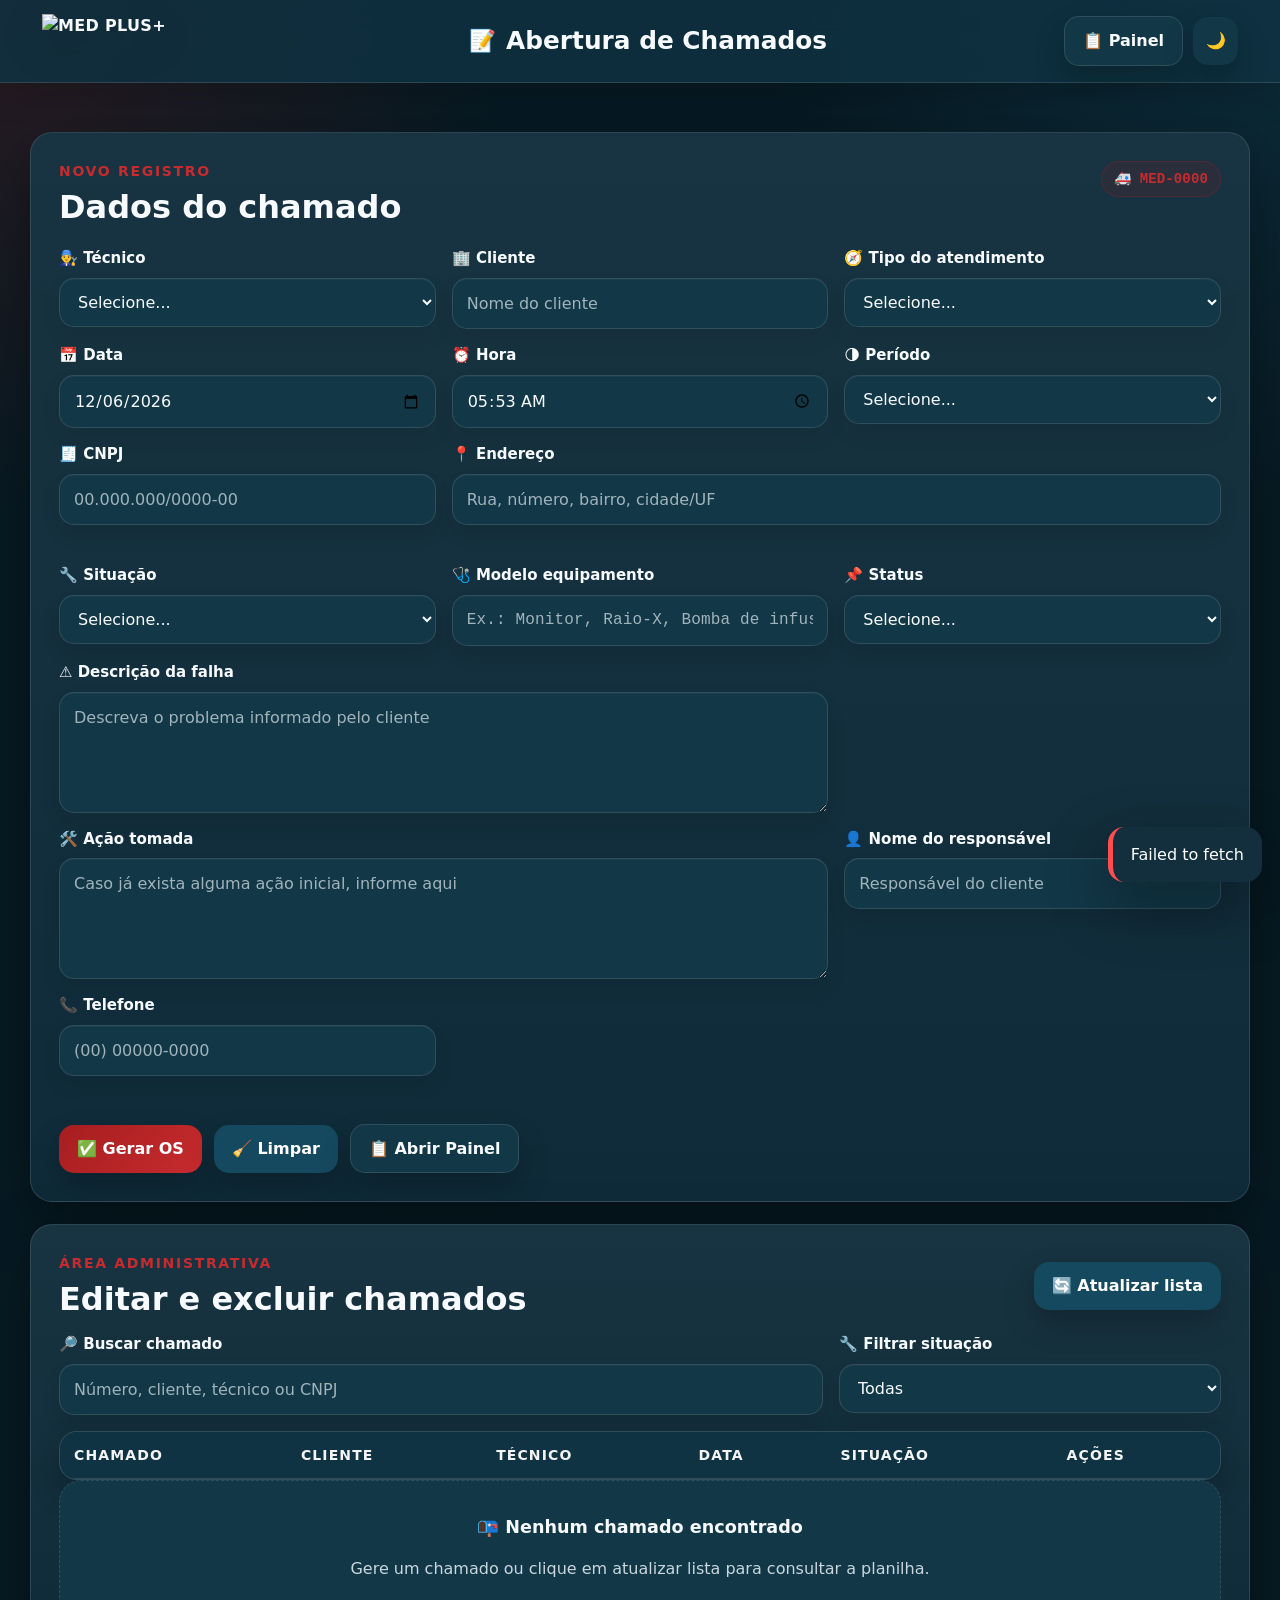
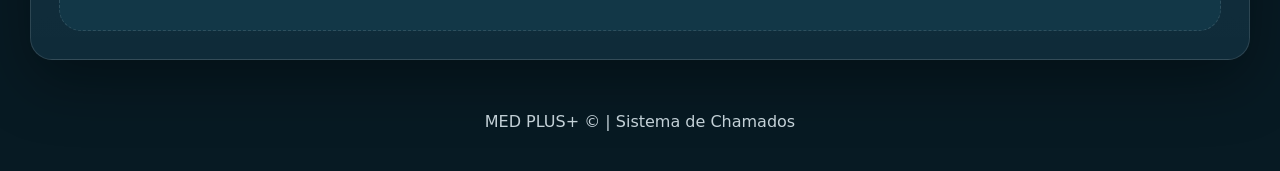
==== index.html @ 13bdeaee "Add files via upload" ====
<!DOCTYPE html>
<html lang="pt-BR">
<head>
  <meta charset="UTF-8" />
  <meta name="viewport" content="width=device-width, initial-scale=1.0" />
  <title>MED PLUS+ | Abertura de Chamados</title>
  <link rel="shortcut icon" href="https://blogger.googleusercontent.com/img/b/R29vZ2xl/AVvXsEjEnOYKhxs5CbcqMeT-HttvPM5xzM1Gk_jV-ca9KFkPjk3x4O4TxDfj8fb7TMnOSiqRZgmbYDyKocyrcpR10Oij6Fhs1WZjzoe_5eAXpLEUS4jT5cEJkkdppXi6frqBWKbQjg06WeVpSRdLx1M2m91LhE-siLnAp0raZ5mOh1l3hMmehkoLSzsHRmPF_fwx/w400-h400/favicon-chamados.png">
  <link rel="apple-touch-icon" sizes="180x180" href="https://blogger.googleusercontent.com/img/a/AVvXsEhIT6vHtQBms5KQAUIFegwTMweZ7ldZwunqMNtuLjsyJHSIBG84BCKdmX5uCtTN_lRr8_RYeOJd6ULiCAevaAGUM20D2XXZMomDmCLtw9nS49uywVQAxeVL_zjM52g_fIIfKxKH4EGlVG0YJMAjIrGGNhIRXCR13iZgLNPu1BPaDFV1xjCp0ho0169TXNL6=s1600">
  <link rel="stylesheet" href="style.css" />
</head>
<body class="app-body page-abertura">
  <header class="topbar">
    <a class="brand brand-logo-link" href="index.html" aria-label="MED PLUS+ - Abertura de Chamados">
      <img class="brand-logo-img" src="https://blogger.googleusercontent.com/img/b/R29vZ2xl/AVvXsEgywsdWKH6rlDURrDoENalBtkXnhxike5bP4lesilVl-vBhsPrYmIIDLESb8VpR1e6AcRyxgXcyW8snNH4tSyIaJmTizACfOeqQYUjoaXhPE0MmMlHigietjYjKFLpEx5lccR3l10Q5RBwQMNBG8ENz6rAsMubobIyLRZa5DOLpWFtkMEH0Bx8_2LPVZFmb/s16000/logotipo-med-plus2025-1.png" alt="MED PLUS+" loading="eager" />
    </a>

    <div class="topbar-title">
      <span class="title-icon">📝</span>
      <h1>Abertura de Chamados</h1>
    </div>

    <div class="topbar-actions">
      <a class="btn btn-ghost hide-mobile" href="painel.html">📋 Painel</a>
      <button id="themeToggle" class="theme-toggle" type="button" aria-label="Alternar tema">🌙</button>
    </div>
  </header><br>

  <main class="page-shell">

    <!-- 
    <section class="hero-card animate-in">
      <div>
        <p class="eyebrow">Sistema de Chamados • Agenda • Checklists</p>
        <h2>Gere chamados técnicos e envie direto para o painel.</h2>
        <p class="hero-text">Preencha os dados do atendimento e acompanhe a execução pelo painel dos técnicos de campo.</p>
      </div>
      <div class="hero-status">
        <span class="pulse-dot"></span>
        <strong>Back End | On-line</strong>
        <small>Google Sheets + Apps Script</small>
      </div>
    </section>
    -->

    <section class="form-card animate-in delay-1">
      <div class="section-heading">
        <div>
          <p class="eyebrow">Novo registro</p>
          <h2>Dados do chamado</h2>
        </div>
        <span id="chamadoBadge" class="badge">🚑 MED-0000</span>
      </div>

      <form id="formAbertura" class="grid-form" autocomplete="off">
        <input id="numeroChamadoAdmin" name="numeroChamado" type="hidden" />
        <div class="field">
          <label for="tecnico">👨‍🔧 Técnico</label>
          <select id="tecnico" name="tecnico" required>
            <option value="">Selecione...</option>
            <option>Carlos Ramos - MedPlus</option>
            <option>Danilo Tinoco</option>
            <option>Kadu - MedPlus</option>
            <option>Paulo Corrêa</option>
            <option>Regi Alves - MedPlus</option>
          </select>
        </div>

        <div class="field">
          <label for="cliente">🏢 Cliente</label>
          <input id="cliente" name="cliente" type="text" placeholder="Nome do cliente" required />
        </div>

        <div class="field">
          <label for="tipoAtendimento">🧭 Tipo do atendimento</label>
          <select id="tipoAtendimento" name="tipoAtendimento" required>
            <option value="">Selecione...</option>
            <option>Atendimento Chat</option>
            <option>Remoto</option>
            <option>Telefônico</option>
            <option>Visita técnica</option>
          </select>
        </div>

        <div class="field">
          <label for="data">📅 Data</label>
          <input id="data" name="data" type="date" required />
        </div>

        <div class="field">
          <label for="hora">⏰ Hora</label>
          <input id="hora" name="hora" type="time" required />
        </div>

        <div class="field">
          <label for="periodo">🌗 Período</label>
          <select id="periodo" name="periodo" required>
            <option value="">Selecione...</option>
            <option>Manhã</option>
            <option>Tarde</option>
            <option>Noite</option>
          </select>
        </div>

        <div class="field">
          <label for="cnpj">🧾 CNPJ</label>
          <input id="cnpj" name="cnpj" type="text" inputmode="numeric" maxlength="18" placeholder="00.000.000/0000-00" required />
          <small class="field-help" id="cnpjHelp"></small>
        </div>

        <div class="field field-wide">
          <label for="endereco">📍 Endereço</label>
          <input id="endereco" name="endereco" type="text" placeholder="Rua, número, bairro, cidade/UF" required />
        </div>

        <div class="field">
          <label for="situacao">🔧 Situação</label>
          <select id="situacao" name="situacao" required>
            <option value="">Selecione...</option>
            <option>Em atendimento 🔧</option>
            <option>Finalizado ✅</option>
          </select>
        </div>

        <div class="field">
          <label for="modeloEquipamento">🩺 Modelo equipamento</label>
          <input id="modeloEquipamento" name="modeloEquipamento" type="text" placeholder="Ex.: Monitor, Raio-X, Bomba de infusão" required />
        </div>

        <div class="field">
          <label for="status">📌 Status</label>
          <select id="status" name="status" required>
            <option value="">Selecione...</option>
            <option>Aluguel</option>
            <option>Avulso</option>
            <option>Cancelada</option>
            <option>Contrato</option>            
            <option>Desinstalação</option>
            <option>Garantia</option>
            <option>Instalação</option>
          </select>
        </div>

        <div class="field field-wide">
          <label for="descricaoFalha">⚠️ Descrição da falha</label>
          <textarea id="descricaoFalha" name="descricaoFalha" rows="4" placeholder="Descreva o problema informado pelo cliente" required></textarea>
        </div>

        <div class="field field-wide">
          <label for="acaoTomada">🛠️ Ação tomada</label>
          <textarea id="acaoTomada" name="acaoTomada" rows="4" placeholder="Caso já exista alguma ação inicial, informe aqui"></textarea>
        </div>

        <div class="field">
          <label for="nomeResponsavel">👤 Nome do responsável</label>
          <input id="nomeResponsavel" name="nomeResponsavel" type="text" placeholder="Responsável do cliente" required />
        </div>

        <div class="field">
          <label for="telefone">📞 Telefone</label>
          <input id="telefone" name="telefone" type="text" inputmode="tel" maxlength="15" placeholder="(00) 00000-0000" required />
          <small class="field-help" id="telefoneHelp"></small>
        </div>

        <div class="form-actions field-full">
          <button id="formSubmitBtn" class="btn btn-primary" type="submit">✅ Gerar OS</button>
          <button class="btn btn-secondary" type="reset">🧹 Limpar</button>
          <button id="cancelEditBtn" class="btn btn-ghost hidden" type="button">↩️ Cancelar edição</button>
          <a class="btn btn-ghost" href="painel.html">📋 Abrir Painel</a>
        </div>
      </form>
    </section>

    <section class="admin-card animate-in delay-2">
      <div class="section-heading compact">
        <div>
          <p class="eyebrow">Área administrativa</p>
          <h2>Editar e excluir chamados</h2>
        </div>
        <button id="adminReloadBtn" class="btn btn-secondary" type="button">🔄 Atualizar lista</button>
      </div>

      <div class="admin-toolbar">
        <div class="field">
          <label for="adminBusca">🔎 Buscar chamado</label>
          <input id="adminBusca" type="text" placeholder="Número, cliente, técnico ou CNPJ" />
        </div>
        <div class="field">
          <label for="adminSituacao">🔧 Filtrar situação</label>
          <select id="adminSituacao">
            <option value="">Todas</option>
            <option>Em atendimento 🔧</option>
            <option>Finalizado ✅</option>
          </select>
        </div>
      </div>
      
      <div class="admin-table-wrap">
        <table class="admin-table">
          <thead>
            <tr>
              <th style="color: #f4f4f4;">Chamado</th>
              <th style="color: #f4f4f4;">Cliente</th>
              <th style="color: #f4f4f4;">Técnico</th>
              <th style="color: #f4f4f4;">Data</th>
              <th style="color: #f4f4f4;">Situação</th>
              <th style="color: #f4f4f4;">Ações</th>
            </tr>
          </thead>
          <tbody id="adminChamadosTbody"></tbody>
        </table>
      </div>

      <div id="adminEmptyState" class="empty-state hidden">
        <strong>📭 Nenhum chamado encontrado</strong>
        <p>Gere um chamado ou clique em atualizar lista para consultar a planilha.</p>
      </div>
    </section>
  </main>

  <div id="toast" class="toast" role="status" aria-live="polite"></div>

  <footer class="footer">MED PLUS+ © | Sistema de Chamados</footer>

  <script src="script.js"></script>
</body>
</html>
---- style.css ----
:root {
  --primary: #0f3343;
  --primary-2: #15495f;
  --danger: #a61e20;
  --danger-2: #c72b2e;
  --muted: #9b969c;
  --paper: #f4f4f4;
  --bg: #071a23;
  --surface: #0f2b39;
  --surface-2: #123747;
  --surface-3: #173f51;
  --text: #f7fbff;
  --text-soft: #c9d7de;
  --line: rgba(255, 255, 255, 0.12);
  --shadow: 0 22px 60px rgba(0, 0, 0, 0.35);
  --shadow-soft: 0 14px 30px rgba(0, 0, 0, 0.22);
  --radius: 22px;
  --radius-sm: 14px;
  --topbar-h: 76px;
  --font-sans: system-ui, -apple-system, BlinkMacSystemFont, "Segoe UI", Roboto, "Helvetica Neue", Arial, "Noto Sans", "Liberation Sans", sans-serif, "Apple Color Emoji", "Segoe UI Emoji", "Segoe UI Symbol";
  --font-title: var(--font-sans);
  --font-body: var(--font-sans);
  --font-mono: ui-monospace, "SF Mono", "Roboto Mono", "Cascadia Mono", "Segoe UI Mono", Menlo, Monaco, Consolas, "Liberation Mono", "Courier New", monospace;
}

body.theme-light {
  --bg: #eef3f6;
  --surface: #ffffff;
  --surface-2: #f7fafc;
  --surface-3: #edf4f7;
  --text: #102936;
  --text-soft: #58717d;
  --line: rgba(15, 51, 67, 0.14);
  --shadow: 0 22px 60px rgba(15, 51, 67, 0.14);
  --shadow-soft: 0 14px 30px rgba(15, 51, 67, 0.10);
}

* {
  box-sizing: border-box;
}

html {
  scroll-behavior: smooth;
  font-size: 16px;
  -webkit-text-size-adjust: 100%;
  text-size-adjust: 100%;
}

body {
  margin: 0;
  min-height: 100vh;
  color: var(--text);
  font-family: var(--font-body);
  font-size: 1rem;
  line-height: 1.55;
  text-rendering: optimizeLegibility;
  -webkit-font-smoothing: antialiased;
  -moz-osx-font-smoothing: grayscale;
  background:
    radial-gradient(circle at top left, rgba(166, 30, 32, 0.22), transparent 32rem),
    radial-gradient(circle at top right, rgba(15, 51, 67, 0.72), transparent 32rem),
    var(--bg);
}

button,
input,
select,
textarea {
  font: inherit;
}

a {
  color: inherit;
  text-decoration: none;
}

.hidden {
  display: none !important;
}

.topbar {
  position: sticky;
  top: 0;
  z-index: 20;
  min-height: var(--topbar-h);
  display: grid;
  grid-template-columns: minmax(190px, auto) 1fr minmax(140px, auto);
  align-items: center;
  gap: 18px;
  padding: 14px clamp(16px, 4vw, 42px);
  background: rgba(15, 51, 67, 0.82);
  border-bottom: 1px solid var(--line);
  backdrop-filter: blur(16px);
  box-shadow: 0 10px 35px rgba(0, 0, 0, 0.18);
}

body.theme-light .topbar {
  background: rgba(255, 255, 255, 0.86);
}

.brand,
.sidebar-brand,
.print-logo {
  display: inline-flex;
  align-items: center;
  gap: 10px;
  font-family: var(--font-title);
  font-weight: 800;
  letter-spacing: 0.02em;
}

.brand-mark {
  width: 38px;
  height: 38px;
  border-radius: 13px;
  display: inline-grid;
  place-items: center;
  color: white;
  background: linear-gradient(135deg, var(--danger), var(--danger-2));
  box-shadow: 0 12px 24px rgba(166, 30, 32, 0.35);
}

.brand-text {
  white-space: nowrap;
}

.brand-logo-link {
  min-width: 190px;
  min-height: 52px;
  gap: 0;
  align-items: center;
}

.brand-logo-img {
  display: block;
  width: auto;
  height: 54px;
  max-width: 210px;
  object-fit: contain;
  filter: drop-shadow(0 12px 22px rgba(0, 0, 0, 0.24));
}

.painel-topbar .brand-logo-link {
  min-width: 170px;
}

.painel-topbar .brand-logo-img {
  height: 50px;
  max-width: 190px;
}

.topbar-title {
  display: flex;
  align-items: center;
  justify-content: center;
  gap: 10px;
  text-align: center;
}

.topbar-title h1 {
  margin: 0;
  font-family: var(--font-title);
  font-size: clamp(1.05rem, 2.4vw, 1.55rem);
  font-weight: 800;
}

.title-icon {
  font-size: 1.35rem;
}

.topbar-actions {
  display: flex;
  justify-content: flex-end;
  align-items: center;
  gap: 10px;
}

.theme-toggle,
.icon-btn {
  width: 45px;
  height: 45px;
  border: 0;
  border-radius: 15px;
  color: var(--text);
  cursor: pointer;
  background: var(--surface-2);
  box-shadow: var(--shadow-soft);
  transition: transform 0.2s ease, background 0.2s ease;
}

.theme-toggle:hover,
.icon-btn:hover,
.btn:hover {
  transform: translateY(-2px);
}

.page-shell,
.painel-shell {
  width: min(1220px, calc(100% - 32px));
  margin: 26px auto 34px;
}

.page-painel .painel-shell {
  width: min(1480px, calc(100% - 48px));
  max-width: 1480px;
  margin: 26px auto 34px;
}

.hero-card,
.form-card,
.admin-card,
.filters-card,
.calls-section,
.metric-card {
  background: linear-gradient(180deg, rgba(255, 255, 255, 0.04), transparent), var(--surface);
  border: 1px solid var(--line);
  border-radius: var(--radius);
  box-shadow: var(--shadow);
}

.hero-card {
  display: flex;
  justify-content: space-between;
  gap: 22px;
  padding: clamp(22px, 4vw, 34px);
  margin-bottom: 22px;
  overflow: hidden;
  position: relative;
}

.hero-card::after {
  content: "";
  position: absolute;
  inset: auto -30px -60px auto;
  width: 240px;
  height: 240px;
  background: radial-gradient(circle, rgba(166, 30, 32, 0.22), transparent 68%);
  pointer-events: none;
}

.eyebrow {
  margin: 0 0 8px;
  color: var(--danger-2);
  text-transform: uppercase;
  font-family: var(--font-title);
  font-size: 0.75rem;
  font-weight: 800;
  letter-spacing: 0.12em;
}

.hero-card h2,
.section-heading h2 {
  margin: 0;
  font-family: var(--font-title);
  font-size: clamp(1.25rem, 3vw, 2rem);
  line-height: 1.15;
}

.hero-text {
  max-width: 760px;
  color: var(--text-soft);
  font-size: 1rem;
  line-height: 1.65;
}

.hero-status {
  align-self: center;
  min-width: 188px;
  padding: 18px;
  border-radius: var(--radius-sm);
  background: var(--surface-2);
  border: 1px solid var(--line);
  box-shadow: var(--shadow-soft);
}

.hero-status strong,
.hero-status small {
  display: block;
}

.hero-status small {
  color: var(--text-soft);
  margin-top: 4px;
}

.pulse-dot {
  width: 13px;
  height: 13px;
  display: inline-block;
  border-radius: 50%;
  background: #32d583;
  box-shadow: 0 0 0 0 rgba(50, 213, 131, 0.65);
  animation: pulse 1.8s infinite;
  margin-right: 8px;
}

@keyframes pulse {
  70% { box-shadow: 0 0 0 12px rgba(50, 213, 131, 0); }
  100% { box-shadow: 0 0 0 0 rgba(50, 213, 131, 0); }
}

.form-card,
.admin-card,
.filters-card,
.calls-section {
  padding: clamp(18px, 3vw, 28px);
}

.section-heading {
  display: flex;
  justify-content: space-between;
  align-items: flex-start;
  gap: 16px;
  margin-bottom: 22px;
}

.section-heading.compact {
  align-items: center;
  margin-bottom: 16px;
}

.badge {
  display: inline-flex;
  align-items: center;
  justify-content: center;
  min-height: 34px;
  padding: 7px 12px;
  border-radius: 999px;
  background: rgba(166, 30, 32, 0.14);
  color: var(--danger-2);
  border: 1px solid rgba(166, 30, 32, 0.28);
  font-weight: 800;
  font-family: var(--font-title);
  white-space: nowrap;
}

.grid-form,
.filters-grid,
.os-grid {
  display: grid;
  grid-template-columns: repeat(3, minmax(0, 1fr));
  gap: 16px;
}

.filters-grid {
  grid-template-columns: repeat(4, minmax(0, 1fr));
}

.filters-search-row {
  display: grid;
  grid-template-columns: minmax(0, 1fr) auto;
  align-items: end;
  gap: 12px;
}

.search-field {
  min-width: 0;
}

.filter-toggle-btn {
  min-width: 118px;
  min-height: 47px;
  display: inline-flex;
  align-items: center;
  justify-content: center;
  gap: 9px;
  border: 1px solid var(--line);
  border-radius: 15px;
  padding: 12px 16px;
  color: #fff;
  cursor: pointer;
  font-family: var(--font-title);
  font-weight: 800;
  background: linear-gradient(135deg, var(--primary), var(--primary-2));
  box-shadow: var(--shadow-soft);
  transition: transform 0.2s ease, box-shadow 0.2s ease, background 0.2s ease;
}

.filter-toggle-btn:hover {
  transform: translateY(-2px);
}

.filter-toggle-btn.active {
  background: linear-gradient(135deg, var(--danger), var(--danger-2));
}

.filter-icon {
  width: 20px;
  height: 20px;
  fill: currentColor;
  flex: 0 0 auto;
}

.filters-accordion {
  margin-top: 16px;
  padding-top: 16px;
  border-top: 1px solid var(--line);
}

.filters-accordion[hidden] {
  display: none !important;
}

.filters-accordion.open {
  animation: accordionIn 0.22s ease both;
}

@keyframes accordionIn {
  from {
    opacity: 0;
    transform: translateY(-6px);
  }
  to {
    opacity: 1;
    transform: translateY(0);
  }
}

.filters-grid-advanced {
  grid-template-columns: repeat(3, minmax(0, 1fr));
}

.date-filter-field {
  min-width: 0;
}

.date-filter-toggle {
  width: 100%;
  min-height: 48px;
  display: inline-flex;
  align-items: center;
  justify-content: space-between;
  gap: 10px;
  padding: 13px 14px;
  border: 1px solid var(--line);
  border-radius: 15px;
  color: var(--text);
  background: var(--surface-2);
  box-shadow: inset 0 1px 0 rgba(255, 255, 255, 0.04), 0 10px 20px rgba(0, 0, 0, 0.08);
  cursor: pointer;
  font-family: var(--font-title);
  font-weight: 800;
  text-align: left;
  transition: border 0.2s ease, box-shadow 0.2s ease, transform 0.2s ease, background 0.2s ease;
}

.date-filter-toggle:hover,
.date-filter-toggle.active {
  border-color: rgba(166, 30, 32, 0.68);
  box-shadow: 0 0 0 4px rgba(166, 30, 32, 0.12), 0 10px 24px rgba(0, 0, 0, 0.12);
}

.date-filter-toggle strong {
  font-size: 1rem;
  line-height: 1;
}

.date-filter-toggle.active strong {
  transform: rotate(180deg);
}

.date-filter-panel {
  margin-top: 10px;
  padding: 12px;
  border: 1px solid var(--line);
  border-radius: 16px;
  background: color-mix(in srgb, var(--surface-2), transparent 12%);
  box-shadow: var(--shadow-soft);
}

.date-filter-panel[hidden] {
  display: none !important;
}

.date-filter-panel.open {
  animation: accordionIn 0.22s ease both;
}

.date-quick-btn {
  width: 100%;
  min-height: 48px;
  border: 0;
  border-radius: 14px;
  padding: 12px 14px;
  color: #fff;
  cursor: pointer;
  font-family: var(--font-title);
  font-size: 1rem;
  font-weight: 800;
  background: linear-gradient(135deg, var(--danger), var(--danger-2));
  box-shadow: var(--shadow-soft);
}

.date-period-box {
  margin-top: 12px;
  padding-top: 12px;
  border-top: 1px solid var(--line);
}

.date-period-title {
  margin: 0 0 10px;
  color: var(--text-soft);
  font-family: var(--font-title);
  font-size: 0.875rem;
  font-weight: 800;
}

.date-period-grid {
  display: grid;
  grid-template-columns: repeat(2, minmax(0, 1fr));
  gap: 10px;
}

.date-period-grid .field {
  gap: 6px;
}

.date-period-grid .field label {
  font-size: 0.875rem;
}


.field {
  display: flex;
  flex-direction: column;
  gap: 8px;
}

.field label,
.inline-heading label {
  color: var(--text);
  font-weight: 800;
  font-family: var(--font-title);
  font-size: 0.88rem;
}

.field input,
.field select,
.field textarea {
  width: 100%;
  color: var(--text);
  background: var(--surface-2);
  border: 1px solid var(--line);
  border-radius: 15px;
  outline: none;
  padding: 13px 14px;
  box-shadow: inset 0 1px 0 rgba(255, 255, 255, 0.04), 0 10px 20px rgba(0, 0, 0, 0.08);
  transition: border 0.2s ease, box-shadow 0.2s ease, transform 0.2s ease;
}

.field textarea {
  min-height: 116px;
  resize: vertical;
}

.field input:focus,
.field select:focus,
.field textarea:focus {
  border-color: rgba(166, 30, 32, 0.68);
  box-shadow: 0 0 0 4px rgba(166, 30, 32, 0.12), 0 10px 24px rgba(0, 0, 0, 0.12);
}

.field input::placeholder,
.field textarea::placeholder {
  color: color-mix(in srgb, var(--text-soft), transparent 22%);
}

.field.readonly input,
.field.readonly textarea {
  opacity: 0.92;
  background: color-mix(in srgb, var(--surface-2), var(--muted) 8%);
}

.field-help {
  min-height: 16px;
  color: var(--text-soft);
  font-size: 0.78rem;
}

.field-help.error {
  color: #ff8587;
}

.field-help.ok {
  color: #50d08b;
}

.field-wide {
  grid-column: span 2;
}

.field-full {
  grid-column: 1 / -1;
}

.form-actions,
.filter-actions,
.modal-actions {
  display: flex;
  align-items: center;
  gap: 12px;
  flex-wrap: wrap;
  margin-top: 8px;
}

.filter-actions {
  align-self: end;
  margin-top: 0;
}

.btn {
  display: inline-flex;
  align-items: center;
  justify-content: center;
  min-height: 45px;
  gap: 8px;
  border: 0;
  border-radius: 15px;
  padding: 12px 18px;
  color: var(--text);
  cursor: pointer;
  font-weight: 800;
  font-family: var(--font-title);
  transition: transform 0.2s ease, box-shadow 0.2s ease, opacity 0.2s ease;
  box-shadow: var(--shadow-soft);
}

.btn:disabled {
  cursor: not-allowed;
  opacity: 0.65;
  transform: none;
}

.btn-primary {
  color: #fff;
  background: linear-gradient(135deg, var(--danger), var(--danger-2));
}

.btn-secondary {
  background: var(--primary-2);
  color: #fff;
}

.btn-danger {
  background: linear-gradient(135deg, var(--danger), var(--danger-2));
  color: #fff;
}

.btn-small {
  min-height: 38px;
  padding: 9px 12px;
  border-radius: 12px;
  font-size: 0.82rem;
}

.btn-ghost {
  background: var(--surface-2);
  border: 1px solid var(--line);
}

/* Área administrativa da abertura */
.admin-card {
  margin-top: 22px;
}

.admin-toolbar {
  display: grid;
  grid-template-columns: 2fr 1fr;
  gap: 16px;
  margin-bottom: 16px;
}

.admin-table-wrap {
  width: 100%;
  overflow-x: auto;
  border: 1px solid var(--line);
  border-radius: 18px;
  background: var(--surface-2);
  box-shadow: var(--shadow-soft);
}

.admin-table {
  width: 100%;
  min-width: 860px;
  border-collapse: collapse;
}

.admin-table th,
.admin-table td {
  padding: 13px 14px;
  text-align: left;
  border-bottom: 1px solid var(--line);
  vertical-align: middle;
}

.admin-table th {
  color: var(--text);
  background: color-mix(in srgb, var(--primary), transparent 14%);
  font-family: var(--font-title);
  font-size: 0.78rem;
  letter-spacing: 0.08em;
  text-transform: uppercase;
}

.admin-table tr:last-child td {
  border-bottom: 0;
}

.admin-table td {
  color: var(--text-soft);
}

.admin-table td strong {
  color: var(--text);
}

.admin-actions {
  display: flex;
  flex-wrap: wrap;
  gap: 8px;
}

.footer {
  width: min(1220px, calc(100% - 32px));
  margin: 0 auto 22px;
  padding: 16px;
  color: var(--text-soft);
  text-align: center;
}

.toast {
  position: fixed;
  right: 18px;
  bottom: 18px;
  z-index: 60;
  max-width: 420px;
  transform: translateY(20px);
  opacity: 0;
  pointer-events: none;
  padding: 16px 18px;
  border-radius: 16px;
  color: #fff;
  background: #132f3d;
  border-left: 5px solid var(--danger-2);
  box-shadow: var(--shadow);
  transition: opacity 0.25s ease, transform 0.25s ease;
}

.toast.show {
  opacity: 1;
  transform: translateY(0);
}

.toast.success { border-left-color: #32d583; }
.toast.error { border-left-color: #ff4d4f; }

.animate-in {
  animation: floatIn 0.45s ease both;
}

.delay-1 { animation-delay: 0.08s; }
.delay-2 { animation-delay: 0.16s; }

@keyframes floatIn {
  from { opacity: 0; transform: translateY(12px); }
  to { opacity: 1; transform: translateY(0); }
}

/* Painel */
.sidebar {
  position: fixed;
  inset: 0 auto 0 0;
  z-index: 35;
  width: 300px;
  max-width: calc(100vw - 28px);
  padding: 22px 18px;
  display: flex;
  flex-direction: column;
  background: rgba(15, 51, 67, 0.96);
  border-right: 1px solid var(--line);
  box-shadow: var(--shadow);
  backdrop-filter: blur(18px);
  transform: translateX(-105%);
  opacity: 0;
  visibility: hidden;
  transition: transform 0.25s ease, opacity 0.25s ease, visibility 0.25s ease;
}

.sidebar.open {
  transform: translateX(0);
  opacity: 1;
  visibility: visible;
}

.sidebar-overlay {
  position: fixed;
  inset: 0;
  z-index: 30;
  background: rgba(3, 12, 18, 0.58);
  backdrop-filter: blur(3px);
  opacity: 0;
  visibility: hidden;
  transition: opacity 0.25s ease, visibility 0.25s ease;
}

.sidebar-overlay.show {
  opacity: 1;
  visibility: visible;
}

body.sidebar-menu-open {
  overflow: hidden;
}

body.theme-light .sidebar {
  background: rgba(255, 255, 255, 0.96);
}

.sidebar-brand {
  padding: 8px 8px 18px;
  border-bottom: 1px solid var(--line);
}

.sidebar-nav {
  display: grid;
  gap: 10px;
  margin-top: 18px;
}

.nav-link {
  display: flex;
  align-items: center;
  gap: 10px;
  min-height: 44px;
  padding: 12px 14px;
  border-radius: 15px;
  color: var(--text-soft);
  border: 1px solid transparent;
  transition: background 0.2s ease, color 0.2s ease, transform 0.2s ease;
}

.nav-link:hover,
.nav-link.active {
  color: var(--text);
  background: var(--surface-2);
  border-color: var(--line);
  transform: translateX(2px);
}

.nav-link.disabled {
  opacity: 0.72;
}

.sidebar-footer {
  margin-top: auto;
  display: grid;
  gap: 7px;
  padding: 18px 12px 6px;
  color: var(--text-soft);
  font-size: 0.82rem;
  border-top: 1px solid var(--line);
}

.painel-topbar {
  left: 0;
  grid-template-columns: auto auto 1fr auto;
}

.painel-brand {
  display: inline-flex;
}

.dashboard-row {
  display: grid;
  grid-template-columns: repeat(4, minmax(0, 1fr));
  gap: 16px;
  margin-bottom: 18px;
}

.metric-card {
  padding: 18px;
}

.metric-card span,
.metric-card strong {
  display: block;
}

.metric-card span {
  color: var(--text-soft);
  font-weight: 700;
}

.metric-card strong {
  margin-top: 8px;
  font-family: var(--font-title);
  font-size: 2rem;
}

.filters-card {
  margin-bottom: 18px;
}

.calls-list {
  display: grid;
  grid-template-columns: repeat(2, minmax(0, 1fr));
  gap: 16px;
}

.call-card {
  padding: 18px;
  border-radius: var(--radius-sm);
  background: var(--surface-2);
  border: 1px solid var(--line);
  box-shadow: var(--shadow-soft);
  transition: transform 0.2s ease, border 0.2s ease;
}

.call-card:hover {
  transform: translateY(-2px);
  border-color: rgba(166, 30, 32, 0.35);
}

.call-card-header {
  display: flex;
  justify-content: space-between;
  gap: 12px;
  margin-bottom: 12px;
}

.call-card h3 {
  margin: 0;
  font-family: var(--font-title);
  font-size: 1.1rem;
}

.call-title-separator {
  color: var(--danger-2);
  margin: 0 4px;
}

.call-title-tecnico {
  color: var(--text-soft);
  font-size: 0.95rem;
  font-weight: 800;
}

.call-card .client {
  color: var(--text-soft);
  margin-top: 4px;
}

.call-main {
  min-width: 0;
}

.call-client-row {
  display: flex;
  align-items: center;
  flex-wrap: wrap;
  gap: 8px;
  margin-top: 4px;
}

.call-client-row .client {
  margin-top: 0;
}

.details-toggle {
  min-height: 32px;
  display: inline-flex;
  align-items: center;
  justify-content: center;
  gap: 6px;
  padding: 7px 11px;
  border: 1px solid var(--line);
  border-radius: 999px;
  color: var(--text);
  background: color-mix(in srgb, var(--surface-3), transparent 8%);
  cursor: pointer;
  font-family: var(--font-title);
  font-size: 0.76rem;
  font-weight: 800;
  box-shadow: var(--shadow-soft);
  transition: transform 0.2s ease, background 0.2s ease, border-color 0.2s ease;
}

.details-toggle:hover {
  transform: translateY(-1px);
}

.details-toggle.active {
  color: #fff;
  background: linear-gradient(135deg, var(--danger), var(--danger-2));
  border-color: transparent;
}

.call-contact-grid {
  display: grid;
  grid-template-columns: repeat(2, minmax(0, 1fr));
  gap: 10px;
  margin: 12px 0 0;
}

.call-contact-grid div {
  min-width: 0;
  padding: 10px;
  border-radius: 12px;
  background: color-mix(in srgb, var(--surface-3), transparent 12%);
  border: 1px solid var(--line);
}

.call-contact-grid span {
  display: block;
  color: var(--text-soft);
  font-size: 0.78rem;
}

.call-contact-grid strong {
  display: block;
  margin-top: 2px;
  color: var(--text);
  overflow-wrap: anywhere;
}

.call-contact-grid .call-detail-wide {
  grid-column: 1 / -1;
}

.call-details {
  margin-top: 14px;
  padding-top: 14px;
  border-top: 1px solid var(--line);
}

.call-details[hidden] {
  display: none !important;
}

.call-details.open {
  animation: accordionIn 0.22s ease both;
}

.status-pill {
  display: inline-flex;
  align-items: center;
  min-height: 30px;
  border-radius: 999px;
  padding: 6px 10px;
  color: #fff;
  background: var(--primary-2);
  font-size: 0.78rem;
  font-weight: 800;
  white-space: nowrap;
}

.status-pill.finalizado {
  background: #198754;
}

.call-info {
  display: grid;
  grid-template-columns: repeat(2, minmax(0, 1fr));
  gap: 10px;
  margin: 12px 0;
}

.call-info div {
  min-width: 0;
  padding: 10px;
  border-radius: 12px;
  background: color-mix(in srgb, var(--surface-3), transparent 20%);
  border: 1px solid var(--line);
}

.call-info span {
  display: block;
  color: var(--text-soft);
  font-size: 0.78rem;
}

.call-info strong {
  display: block;
  overflow: hidden;
  text-overflow: ellipsis;
  white-space: nowrap;
  margin-top: 2px;
}

.call-description {
  color: var(--text-soft);
  display: -webkit-box;
  line-clamp: 3;
  -webkit-line-clamp: 3;
  -webkit-box-orient: vertical;
  overflow: hidden;
  line-height: 1.55;
}

.call-actions {
  display: flex;
  gap: 10px;
  flex-wrap: wrap;
  margin-top: 14px;
}

.empty-state {
  text-align: center;
  padding: 34px;
  color: var(--text-soft);
  border: 1px dashed var(--line);
  border-radius: var(--radius);
  background: var(--surface-2);
}

.empty-state strong {
  display: block;
  color: var(--text);
  font-family: var(--font-title);
  font-size: 1.1rem;
}

/* Modal OS */
dialog::backdrop {
  background: rgba(0, 0, 0, 0.62);
  backdrop-filter: blur(3px);
}

.modal-os {
  width: min(1180px, calc(100% - 28px));
  height: min(92vh, 920px);
  max-height: 92vh;
  color: var(--text);
  background: var(--surface);
  border: 1px solid var(--line);
  border-radius: 24px;
  padding: 0;
  box-shadow: var(--shadow);
  overflow: hidden;
}

.modal-os[open] {
  display: flex;
  flex-direction: column;
}

.modal-header,
.modal-actions {
  display: flex;
  align-items: center;
  justify-content: space-between;
  gap: 14px;
  padding: 18px 22px;
  border-bottom: 1px solid var(--line);
  background: var(--surface-2);
}

.modal-actions {
  flex: 0 0 auto;
  justify-content: flex-end;
  border-top: 1px solid var(--line);
  border-bottom: 0;
  margin-top: 0;
}

.modal-header {
  flex: 0 0 auto;
}

.modal-header h2 {
  margin: 0;
  font-family: var(--font-title);
}

.os-form {
  display: flex;
  flex: 1 1 auto;
  flex-direction: column;
  min-height: 0;
  overflow: hidden;
}

.print-area {
  flex: 1 1 auto;
  min-height: 0;
  overflow-y: auto;
  padding: 22px;
}

.print-header {
  display: grid;
  grid-template-columns: minmax(180px, auto) 1fr;
  gap: 18px;
  align-items: center;
  margin-bottom: 14px;
  padding: 18px;
  border-radius: 18px;
  background: linear-gradient(135deg, var(--primary), var(--primary-2));
  color: #fff;
  box-shadow: var(--shadow-soft);
}

.print-brand-logo {
  min-width: 0;
}

.print-brand-logo .brand-logo-img {
  height: 54px;
  max-width: 220px;
}

.print-support {
  display: grid;
  justify-items: end;
  gap: 4px;
  text-align: right;
  font-family: var(--font-title);
}

.print-support span {
  font-size: 0.78rem;
  font-weight: 800;
  letter-spacing: 0.08em;
  text-transform: uppercase;
  opacity: 0.86;
}

.print-support strong {
  font-size: 1rem;
  font-weight: 800;
}

.whatsapp-symbol {
  font-size: 0.9rem;
  letter-spacing: 0;
  text-transform: none;
  opacity: 1;
  margin-right: 4px;
}

.print-document-title {
  display: grid;
  grid-template-columns: 1fr auto;
  gap: 18px;
  align-items: center;
  margin-bottom: 18px;
  padding: 16px 18px;
  border-radius: 18px;
  background: var(--surface-2);
  border: 1px solid var(--line);
}

.print-title {
  text-align: left;
}

.print-title h2,
.print-title p {
  margin: 0;
}

.print-title h2 {
  font-family: var(--font-title);
  font-size: 1.55rem;
}

.print-title p {
  margin-top: 5px;
  color: var(--text-soft);
}

.print-number {
  text-align: right;
}

.print-number span,
.print-number strong {
  display: block;
}

.print-number span {
  color: var(--text-soft);
  font-size: 0.75rem;
  text-transform: uppercase;
  letter-spacing: 0.1em;
}

.print-number strong {
  margin-top: 4px;
  font-family: var(--font-title);
  font-size: 1.35rem;
}

.equipamentos-block {
  padding: 14px;
  border-radius: 18px;
  background: color-mix(in srgb, var(--surface-2), transparent 25%);
  border: 1px solid var(--line);
}

.inline-heading {
  display: flex;
  justify-content: space-between;
  align-items: center;
  gap: 12px;
  margin-bottom: 10px;
}

.equipamentos-container {
  display: grid;
  gap: 10px;
}

.equipamento-row {
  display: grid;
  grid-template-columns: 1fr auto;
  gap: 10px;
  align-items: center;
}

.equipamento-row input {
  width: 100%;
  color: var(--text);
  background: var(--surface-2);
  border: 1px solid var(--line);
  border-radius: 15px;
  padding: 13px 14px;
}

.remove-equip-btn {
  width: 44px;
  height: 44px;
  border: 0;
  border-radius: 14px;
  color: #fff;
  background: var(--danger);
  cursor: pointer;
}

.fotos-preview {
  display: grid;
  grid-template-columns: repeat(4, minmax(0, 1fr));
  gap: 12px;
  min-height: 66px;
}

.photo-card {
  position: relative;
  overflow: hidden;
  border-radius: 14px;
  background: var(--surface-2);
  border: 1px solid var(--line);
}

.photo-delete-btn {
  position: absolute;
  top: 8px;
  right: 8px;
  width: 36px;
  height: 36px;
  display: inline-grid;
  place-items: center;
  border: 0;
  border-radius: 12px;
  color: #fff;
  background: rgba(166, 30, 32, 0.94);
  cursor: pointer;
  box-shadow: 0 10px 24px rgba(0, 0, 0, 0.28);
}

.photo-delete-btn:hover {
  transform: translateY(-1px);
}

.photo-card img {
  display: block;
  width: 100%;
  aspect-ratio: 4 / 3;
  object-fit: cover;
}

.photo-card a,
.photo-card span {
  display: block;
  padding: 8px;
  color: var(--text-soft);
  font-size: 0.76rem;
  word-break: break-word;
}

.print-value {
  display: none;
}


.signature-grid {
  display: grid;
  grid-template-columns: repeat(2, minmax(0, 1fr));
  gap: 16px;
}

.signature-card {
  padding: 14px;
  border-radius: 18px;
  background: color-mix(in srgb, var(--surface-2), transparent 20%);
  border: 1px solid var(--line);
}

.signature-card canvas {
  display: block;
  width: 100%;
  height: 180px;
  background: #fff;
  border: 2px dashed rgba(15, 51, 67, 0.3);
  border-radius: 14px;
  touch-action: none;
}

.signature-card p {
  margin: 10px 0 0;
  color: var(--text-soft);
  text-align: center;
  border-top: 1px solid var(--line);
  padding-top: 8px;
}


/* Tipografia nativa e usabilidade para técnicos em campo
   - system-ui: San Francisco no iOS/macOS, Roboto no Android, Segoe UI no Windows.
   - Mínimo de 16px para leitura e 14px apenas para metadados.
   - Alvos de toque com no mínimo 48px de altura. */
body,
button,
input,
select,
textarea {
  font-family: var(--font-body);
  font-size: 1rem;
  line-height: 1.45;
}

p,
.hero-text,
.call-description,
.admin-table td,
.call-info strong,
.call-contact-grid strong,
.field input,
.field select,
.field textarea,
.nav-link {
  font-size: 1rem;
}

.eyebrow,
.field-help,
.admin-table th,
.sidebar-footer,
.call-info span,
.call-contact-grid span,
.status-pill,
.badge,
.btn-small,
.photo-card span,
.print-support span,
.print-title p,
.print-number span {
  font-size: 0.875rem;
}

.field label,
.inline-heading label {
  font-size: 0.9375rem;
}

.topbar-title h1 {
  font-size: clamp(1.125rem, 2.1vw, 1.55rem);
}

.hero-card h2,
.section-heading h2 {
  font-size: clamp(1.35rem, 2.7vw, 2rem);
}

.call-card h3 {
  font-family: var(--font-title);
  font-size: clamp(1.05rem, 1.8vw, 1.2rem);
  line-height: 1.25;
}

.call-title-tecnico {
  font-size: 1rem;
}

.call-card .client {
  font-size: 1rem;
  line-height: 1.35;
}

.btn,
.btn-small,
.theme-toggle,
.icon-btn,
.filter-toggle-btn,
.details-toggle,
.nav-link,
.call-card,
.metric-card,
input,
select,
textarea,
.remove-equip-btn,
.photo-delete-btn {
  min-height: 48px;
}

.btn-small,
.details-toggle {
  padding: 10px 14px;
}

.details-toggle {
  font-size: 0.875rem;
}

button,
.btn,
.details-toggle,
.filter-toggle-btn,
.call-card {
  touch-action: manipulation;
}

.protocol-code,
.call-protocol,
#chamadoBadge,
#printNumero,
#osNumeroDisplay,
#osNumeroChamado,
#numeroChamadoAdmin,
.admin-table td:first-child strong,
.equipamento-input,
#modeloEquipamento,
#osModeloEquipamento,
.equipamento-row .print-value {
  font-family: var(--font-mono) !important;
  font-variant-numeric: tabular-nums;
  letter-spacing: 0.01em;
}

input[inputmode="numeric"],
input[inputmode="tel"],
input[type="time"],
input[type="date"] {
  font-variant-numeric: tabular-nums;
}

@media (max-width: 760px) {
  body {
    font-size: 1rem;
  }

  .date-period-grid {
    grid-template-columns: 1fr;
  }

  .topbar-title h1 {
    font-size: 1rem;
  }

  .call-card {
    padding: 16px;
  }
}

/* Responsivo */
@media (max-width: 1100px) {
  .grid-form,
  .os-grid,
  .filters-grid {
    grid-template-columns: repeat(2, minmax(0, 1fr));
  }

  .dashboard-row {
    grid-template-columns: repeat(2, minmax(0, 1fr));
  }

  .calls-list {
    grid-template-columns: 1fr;
  }

  .page-painel .painel-shell {
    margin-left: auto;
    margin-right: auto;
  }

  .painel-topbar {
    left: 0;
  }

  .painel-brand {
    display: inline-flex;
  }
}

@media (max-width: 760px) {
  .topbar,
  .painel-topbar {
    grid-template-columns: auto 1fr auto;
    gap: 10px;
    padding: 12px 14px;
  }

  .painel-topbar .brand {
    display: none;
  }

  .topbar .brand-logo-link {
    min-width: 0;
  }

  .topbar .brand-logo-img {
    height: 40px;
    max-width: 128px;
  }

  .topbar .brand .brand-text {
    display: none;
  }

  .topbar-title {
    justify-content: flex-start;
  }

  .topbar-title h1 {
    font-size: 1rem;
  }

  .hide-mobile {
    display: none !important;
  }

  .page-shell,
  .painel-shell,
  .page-painel .painel-shell {
    width: calc(100% - 24px);
    margin: 16px auto 24px;
  }

  .hero-card {
    flex-direction: column;
  }

  .hero-status {
    width: 100%;
  }

  .grid-form,
  .os-grid,
  .filters-grid,
  .dashboard-row,
  .signature-grid,
  .admin-toolbar {
    grid-template-columns: 1fr;
  }

  .filters-search-row {
    grid-template-columns: 1fr;
  }

  .filter-toggle-btn {
    width: 100%;
  }

  .field-wide {
    grid-column: 1;
  }

  .section-heading,
  .section-heading.compact,
  .call-card-header,
  .print-header {
    flex-direction: column;
    display: flex;
    align-items: stretch;
  }

  .print-title,
  .print-number {
    text-align: center;
  }

  .call-info,
  .call-contact-grid,
  .fotos-preview {
    grid-template-columns: 1fr;
  }

  .call-client-row {
    align-items: stretch;
  }

  .details-toggle {
    width: 100%;
  }

  .form-actions,
  .modal-actions {
    align-items: stretch;
    flex-direction: column;
  }

  .btn,
  .form-actions a,
  .form-actions button,
  .modal-actions button {
    width: 100%;
  }

  .modal-os {
    width: 100%;
    height: 100vh;
    max-height: 100vh;
    border-radius: 0;
  }


  .print-area,
  .modal-header,
  .modal-actions {
    padding: 14px;
  }

  .equipamento-row {
    grid-template-columns: 1fr;
  }

  .remove-equip-btn {
    width: 100%;
  }
}

@media print {
  .photo-delete-btn { display: none !important; }

  * {
    -webkit-print-color-adjust: exact !important;
    print-color-adjust: exact !important;
  }

  html,
  body,
  body.theme-light,
  body.theme-dark {
    margin: 0 !important;
    padding: 0 !important;
    background: #fff !important;
    color: #111 !important;
  }

  .no-print,
  .topbar,
  .sidebar,
  .dashboard-row,
  .filters-card,
  .calls-section,
  .toast,
  .footer,
  .modal-header,
  .modal-actions {
    display: none !important;
  }

  .page-painel,
  .painel-shell,
  .modal-os,
  dialog,
  .os-form,
  .print-area {
    display: block !important;
    position: static !important;
    width: 100% !important;
    max-width: none !important;
    max-height: none !important;
    height: auto !important;
    margin: 0 !important;
    padding: 0 !important;
    overflow: visible !important;
    border: 0 !important;
    box-shadow: none !important;
    background: #fff !important;
    color: #111 !important;
  }

  .print-area {
    font-family: var(--font-body) !important;
    font-size: 10.5px !important;
    line-height: 1.28 !important;
  }

  .print-header {
    display: grid !important;
    grid-template-columns: 1fr 1fr !important;
    align-items: center !important;
    gap: 8px !important;
    margin: 0 0 5mm 0 !important;
    padding: 0 0 4mm 0 !important;
    background: #fff !important;
    color: #111 !important;
    border: 0 !important;
    border-bottom: 1px solid #111 !important;
    border-radius: 0 !important;
    box-shadow: none !important;
  }

  .print-brand-logo,
  .print-header .brand-logo-link {
    min-width: 0 !important;
    min-height: auto !important;
    display: inline-flex !important;
  }

  .print-header .brand-logo-img,
  .print-brand-logo .brand-logo-img {
    height: 18mm !important;
    max-width: 58mm !important;
    filter: none !important;
  }

  .print-support {
    justify-items: end !important;
    text-align: right !important;
    color: #111 !important;
    font-family: var(--font-title) !important;
  }

  .print-support span {
    color: #111 !important;
    opacity: 1 !important;
    font-size: 9px !important;
    letter-spacing: 0.04em !important;
  }

  .print-support strong {
    color: #111 !important;
    font-size: 11px !important;
  }

  .whatsapp-symbol {
    color: #111 !important;
  }

  .print-document-title {
    display: grid !important;
    grid-template-columns: 1fr auto !important;
    align-items: center !important;
    gap: 8px !important;
    margin: 0 0 4mm 0 !important;
    padding: 0 0 3mm 0 !important;
    background: #fff !important;
    color: #111 !important;
    border: 0 !important;
    border-bottom: 1px solid #111 !important;
    border-radius: 0 !important;
    box-shadow: none !important;
  }

  .print-title {
    text-align: left !important;
  }

  .print-title h2 {
    color: #111 !important;
    font-size: 17px !important;
    line-height: 1.1 !important;
    text-transform: uppercase !important;
  }

  .print-title p,
  .print-number span {
    color: #111 !important;
    opacity: 1 !important;
  }

  .print-number {
    color: #111 !important;
    text-align: right !important;
  }

  .print-number strong {
    color: #111 !important;
    font-size: 15px !important;
  }

  .os-grid {
    grid-template-columns: repeat(4, 1fr) !important;
    gap: 2.2mm !important;
    background: #fff !important;
  }

  .field-wide {
    grid-column: span 2 !important;
  }

  .field-full {
    grid-column: 1 / -1 !important;
  }

  .field,
  .signature-card,
  .equipamentos-block,
  .photo-card,
  .fotos-preview {
    break-inside: avoid !important;
    page-break-inside: avoid !important;
    background: #fff !important;
    color: #111 !important;
    box-shadow: none !important;
  }

  .field label,
  .inline-heading label {
    color: #111 !important;
    font-size: 9.3px !important;
    line-height: 1.15 !important;
    margin-bottom: 1mm !important;
  }

  .print-area .field input:not([type="file"]),
  .print-area .field textarea,
  .print-area .field select,
  .equipamento-row input {
    display: none !important;
  }

  .print-value {
    display: block !important;
    width: 100% !important;
    min-height: 8mm !important;
    color: #111 !important;
    background: #fff !important;
    border: 1px solid #b8c2c8 !important;
    border-radius: 0 !important;
    box-shadow: none !important;
    padding: 2.2mm 2.4mm !important;
    font-size: 10.5px !important;
    line-height: 1.35 !important;
    white-space: pre-wrap !important;
    overflow-wrap: anywhere !important;
    word-break: break-word !important;
  }

  textarea + .print-value {
    min-height: 18mm !important;
  }

  .equipamento-row .print-value {
    min-height: 7mm !important;
  }

  .equipamentos-block {
    padding: 3mm !important;
    border: 1px solid #b8c2c8 !important;
    border-radius: 0 !important;
  }

  .equipamentos-container {
    gap: 1.7mm !important;
  }

  .equipamento-row {
    grid-template-columns: 1fr !important;
  }

  .fotos-block,
  .fotos-block .field,
  .fotos-preview {
    background: #fff !important;
    color: #111 !important;
  }

  .fotos-preview {
    grid-template-columns: repeat(2, minmax(0, 1fr)) !important;
    gap: 3mm !important;
    min-height: 0 !important;
    border: 0 !important;
  }

  .fotos-preview .empty-state {
    background: #fff !important;
    color: #111 !important;
    border: 1px solid #b8c2c8 !important;
  }

  .photo-card {
    border: 1px solid #b8c2c8 !important;
    border-radius: 0 !important;
    overflow: visible !important;
    background: #fff !important;
    color: #111 !important;
    break-inside: avoid !important;
    page-break-inside: avoid !important;
  }

  .photo-card img {
    display: block !important;
    width: 100% !important;
    height: auto !important;
    max-height: none !important;
    aspect-ratio: auto !important;
    object-fit: contain !important;
    background: #fff !important;
  }

  .photo-card a,
  .photo-card span {
    color: #111 !important;
    background: #fff !important;
    padding: 1.5mm !important;
    font-size: 8.5px !important;
  }

  .signature-grid {
    grid-template-columns: repeat(2, 1fr) !important;
    gap: 3mm !important;
  }

  .signature-card {
    padding: 3mm !important;
    border: 1px solid #b8c2c8 !important;
    border-radius: 0 !important;
  }

  .signature-card canvas {
    height: 28mm !important;
    background: #fff !important;
    border: 1px solid #111 !important;
    border-radius: 0 !important;
  }

  .signature-card p {
    color: #111 !important;
    border-top: 1px solid #111 !important;
    margin-top: 2mm !important;
    padding-top: 1.5mm !important;
    font-size: 9px !important;
  }

  @page {
    size: A4;
    margin: 10mm;
  }
}



/* Correção de impressão/PDF com fotos grandes
   - Reduz o tamanho visual das fotos somente na impressão.
   - Permite quebra de página entre as fotos.
   - Garante que as assinaturas saiam em uma folha própria, sem serem cortadas.
   - Usa imagem de apoio para imprimir a assinatura do canvas com mais segurança. */
.signature-print-img {
  display: none;
}

@media print {
  .fotos-block {
    break-before: auto !important;
    page-break-before: auto !important;
    break-inside: auto !important;
    page-break-inside: auto !important;
  }

  .fotos-preview {
    display: block !important;
    break-inside: auto !important;
    page-break-inside: auto !important;
    overflow: visible !important;
  }

  .photo-card {
    display: block !important;
    width: 100% !important;
    max-width: 180mm !important;
    margin: 0 auto 5mm auto !important;
    padding: 2mm !important;
    break-inside: avoid !important;
    page-break-inside: avoid !important;
    page-break-after: auto !important;
    overflow: visible !important;
  }

  .photo-card img {
    display: block !important;
    width: auto !important;
    max-width: 100% !important;
    height: auto !important;
    max-height: 105mm !important;
    margin: 0 auto !important;
    object-fit: contain !important;
  }

  .photo-card a,
  .photo-card span {
    display: block !important;
    color: #111 !important;
    background: #fff !important;
    font-size: 8.5px !important;
    line-height: 1.25 !important;
    padding: 1.5mm 0 0 0 !important;
    word-break: break-word !important;
  }

  .signature-grid {
    display: grid !important;
    grid-template-columns: repeat(2, 1fr) !important;
    gap: 4mm !important;
    break-before: page !important;
    page-break-before: always !important;
    break-inside: avoid !important;
    page-break-inside: avoid !important;
    margin-top: 0 !important;
  }

  .signature-card {
    min-height: 48mm !important;
    break-inside: avoid !important;
    page-break-inside: avoid !important;
  }

  .signature-card canvas {
    display: none !important;
  }

  .signature-print-img {
    display: block !important;
    width: 100% !important;
    height: 30mm !important;
    object-fit: contain !important;
    background: #fff !important;
    border: 1px solid #111 !important;
    border-radius: 0 !important;
  }

  @page {
    size: A4;
    margin: 8mm;
  }
}


/* Ajuste visual da página de impressão/PDF
   Mantém o layout limpo, mas deixa campos e seções com bordas arredondadas. */
@media print {
  .print-header,
  .print-document-title {
    border: 1px solid #b8c2c8 !important;
    border-bottom: 1px solid #b8c2c8 !important;
    border-radius: 5mm !important;
    padding: 3mm 4mm !important;
    overflow: hidden !important;
  }

  .print-document-title {
    margin-bottom: 4mm !important;
  }

  .os-grid {
    gap: 2.8mm !important;
  }

  .field {
    border-radius: 3.5mm !important;
  }

  .print-value {
    border-radius: 3mm !important;
    border-color: #aeb8be !important;
    overflow: hidden !important;
  }

  textarea + .print-value {
    border-radius: 3.5mm !important;
  }

  .equipamentos-block,
  .fotos-block,
  .signature-card,
  .fotos-preview .empty-state {
    border: 1px solid #b8c2c8 !important;
    border-radius: 5mm !important;
    background: #fff !important;
    overflow: hidden !important;
  }

  .equipamentos-block,
  .fotos-block {
    padding: 3.2mm !important;
  }

  .equipamento-row .print-value {
    border-radius: 3mm !important;
  }

  .photo-card {
    border-radius: 4mm !important;
    border-color: #b8c2c8 !important;
    background: #fff !important;
    overflow: hidden !important;
  }

  .photo-card img {
    border-radius: 3mm !important;
    background: #fff !important;
  }

  .signature-card canvas,
  .signature-print-img {
    border-radius: 3.5mm !important;
  }
}
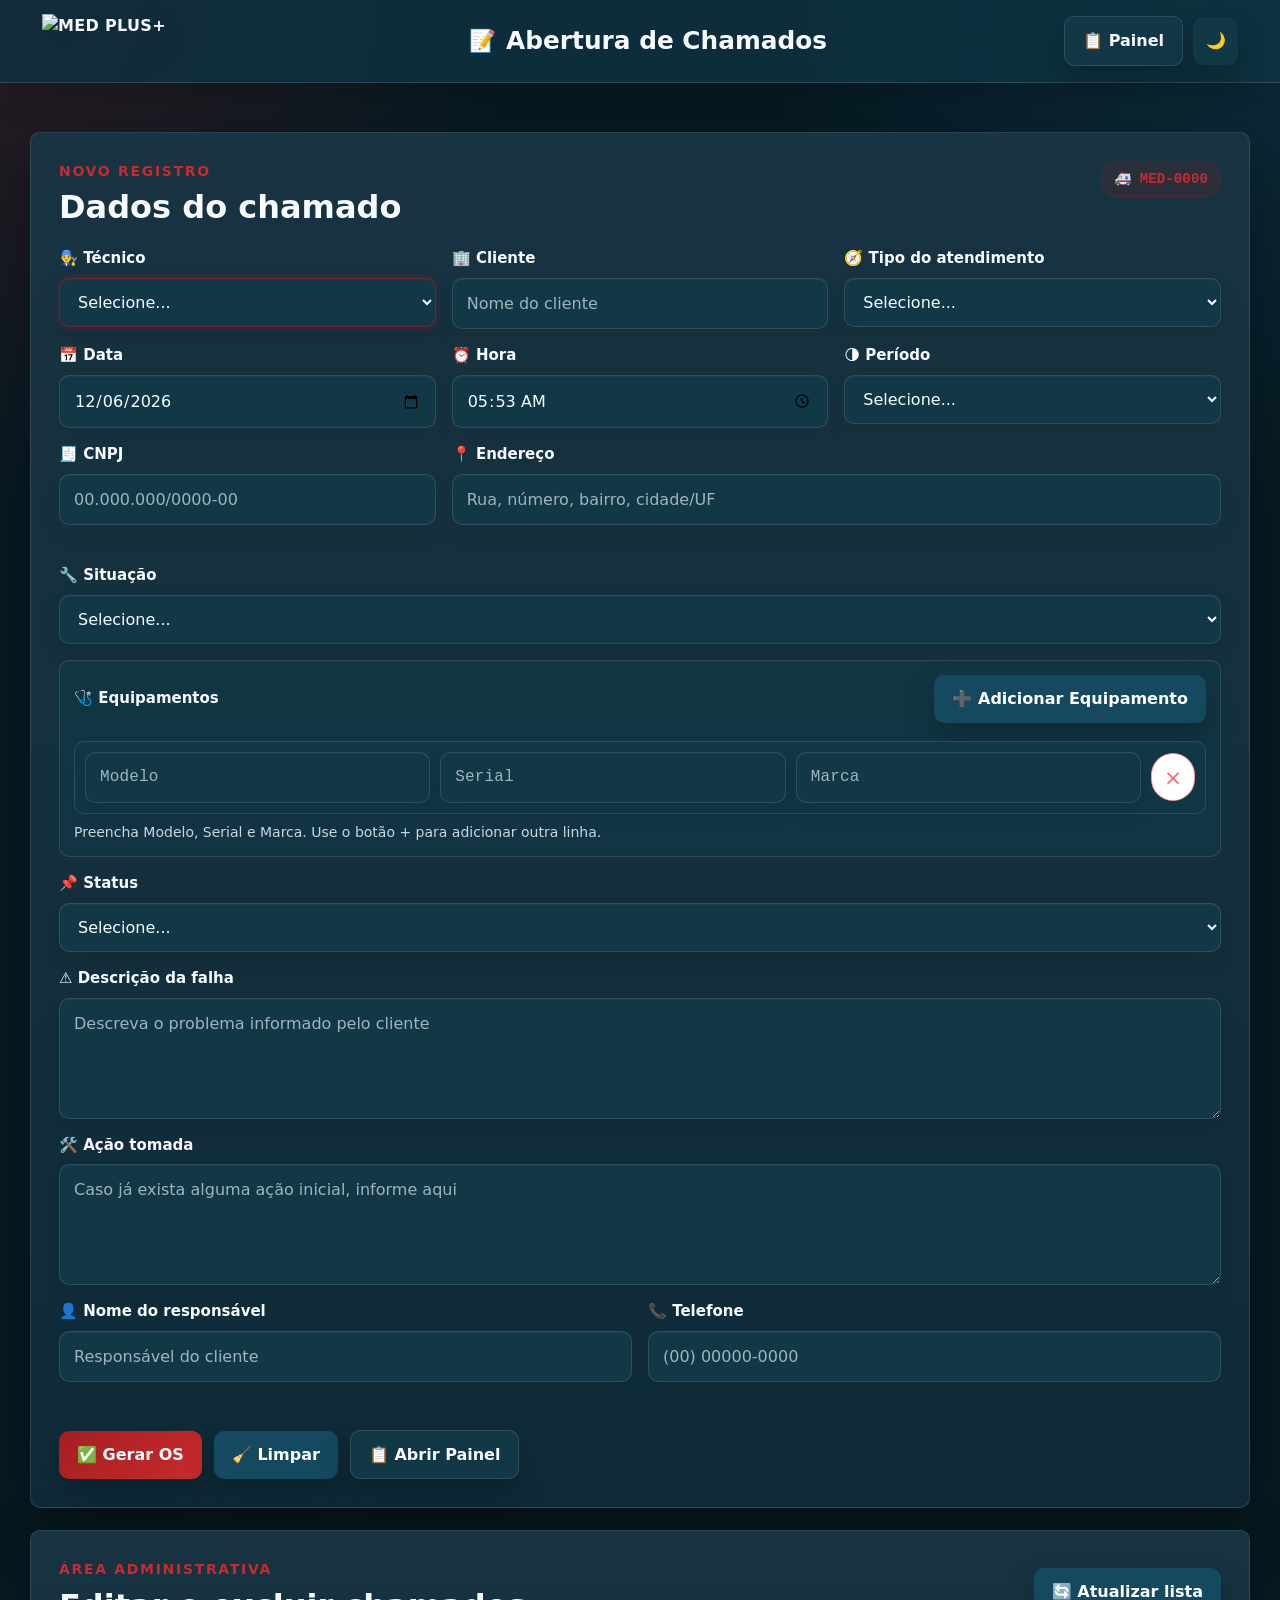
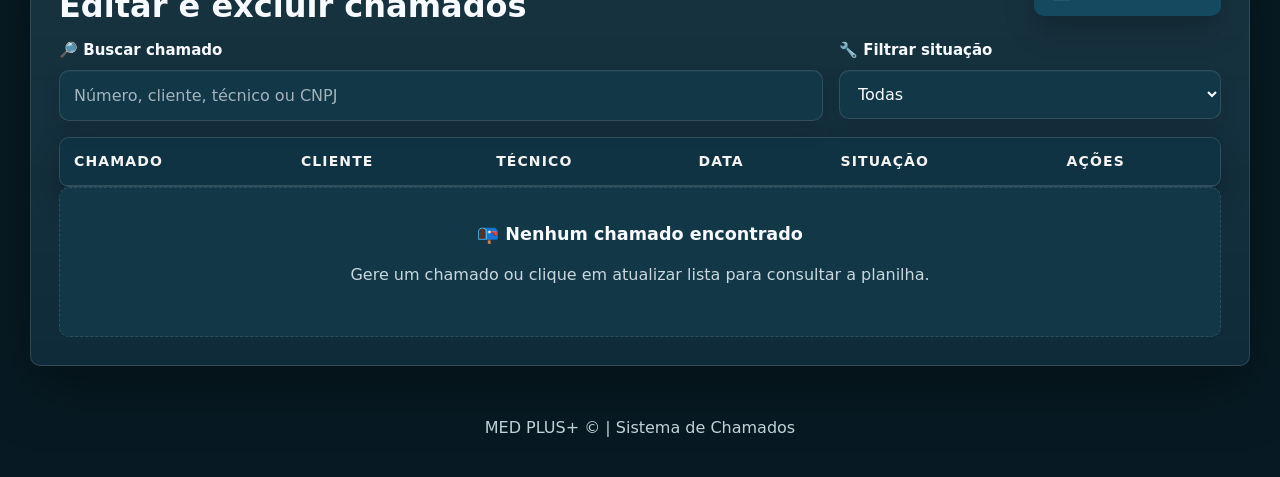
==== commit 14ddb17b: "Add files via upload" ====
--- a/index.html
+++ b/index.html
@@ -55,7 +55,7 @@
         <input id="numeroChamadoAdmin" name="numeroChamado" type="hidden" />
         <div class="field">
           <label for="tecnico">👨‍🔧 Técnico</label>
-          <select id="tecnico" name="tecnico" required>
+          <select id="tecnico" name="tecnico" autofocus required>
             <option value="">Selecione...</option>
             <option>Carlos Ramos - MedPlus</option>
             <option>Danilo Tinoco</option>
@@ -112,7 +112,7 @@
           <input id="endereco" name="endereco" type="text" placeholder="Rua, número, bairro, cidade/UF" required />
         </div>
 
-        <div class="field">
+        <div class="field field-full abertura-full-row">
           <label for="situacao">🔧 Situação</label>
           <select id="situacao" name="situacao" required>
             <option value="">Selecione...</option>
@@ -121,12 +121,18 @@
           </select>
         </div>
 
-        <div class="field">
-          <label for="modeloEquipamento">🩺 Modelo equipamento</label>
-          <input id="modeloEquipamento" name="modeloEquipamento" type="text" placeholder="Ex.: Monitor, Raio-X, Bomba de infusão" required />
-        </div>
-
-        <div class="field">
+        <div class="field field-full equipamentos-block abertura-equipamentos-block">
+          <div class="inline-heading">
+            <label>🩺 Equipamentos</label>
+            <button id="addEquipamentoAberturaBtn" class="btn btn-secondary" type="button">➕ Adicionar Equipamento</button>
+          </div>
+          <input id="modeloEquipamento" name="modeloEquipamento" type="hidden" />
+          <input id="equipamentosJson" name="equipamentosJson" type="hidden" />
+          <div id="equipamentosAberturaContainer" class="equipamentos-container abertura-equipamentos-container"></div>
+          <small class="field-help">Preencha Modelo, Serial e Marca. Use o botão + para adicionar outra linha.</small>
+        </div>
+
+        <div class="field field-full abertura-full-row">
           <label for="status">📌 Status</label>
           <select id="status" name="status" required>
             <option value="">Selecione...</option>
@@ -140,22 +146,22 @@
           </select>
         </div>
 
-        <div class="field field-wide">
+        <div class="field field-full abertura-full-row">
           <label for="descricaoFalha">⚠️ Descrição da falha</label>
           <textarea id="descricaoFalha" name="descricaoFalha" rows="4" placeholder="Descreva o problema informado pelo cliente" required></textarea>
         </div>
 
-        <div class="field field-wide">
+        <div class="field field-full abertura-full-row">
           <label for="acaoTomada">🛠️ Ação tomada</label>
           <textarea id="acaoTomada" name="acaoTomada" rows="4" placeholder="Caso já exista alguma ação inicial, informe aqui"></textarea>
         </div>
 
-        <div class="field">
+        <div class="field abertura-half-row">
           <label for="nomeResponsavel">👤 Nome do responsável</label>
           <input id="nomeResponsavel" name="nomeResponsavel" type="text" placeholder="Responsável do cliente" required />
         </div>
 
-        <div class="field">
+        <div class="field abertura-half-row">
           <label for="telefone">📞 Telefone</label>
           <input id="telefone" name="telefone" type="text" inputmode="tel" maxlength="15" placeholder="(00) 00000-0000" required />
           <small class="field-help" id="telefoneHelp"></small>
--- a/style.css
+++ b/style.css
@@ -14,8 +14,8 @@
   --line: rgba(255, 255, 255, 0.12);
   --shadow: 0 22px 60px rgba(0, 0, 0, 0.35);
   --shadow-soft: 0 14px 30px rgba(0, 0, 0, 0.22);
-  --radius: 22px;
-  --radius-sm: 14px;
+  --radius: 10px;
+  --radius-sm: 10px;
   --topbar-h: 76px;
   --font-sans: system-ui, -apple-system, BlinkMacSystemFont, "Segoe UI", Roboto, "Helvetica Neue", Arial, "Noto Sans", "Liberation Sans", sans-serif, "Apple Color Emoji", "Segoe UI Emoji", "Segoe UI Symbol";
   --font-title: var(--font-sans);
@@ -112,7 +112,7 @@
 .brand-mark {
   width: 38px;
   height: 38px;
-  border-radius: 13px;
+  border-radius: 10px;
   display: inline-grid;
   place-items: center;
   color: white;
@@ -180,7 +180,7 @@
   width: 45px;
   height: 45px;
   border: 0;
-  border-radius: 15px;
+  border-radius: 10px;
   color: var(--text);
   cursor: pointer;
   background: var(--surface-2);
@@ -325,7 +325,7 @@
   justify-content: center;
   min-height: 34px;
   padding: 7px 12px;
-  border-radius: 999px;
+  border-radius: 50px;
   background: rgba(166, 30, 32, 0.14);
   color: var(--danger-2);
   border: 1px solid rgba(166, 30, 32, 0.28);
@@ -365,7 +365,7 @@
   justify-content: center;
   gap: 9px;
   border: 1px solid var(--line);
-  border-radius: 15px;
+  border-radius: 10px;
   padding: 12px 16px;
   color: #fff;
   cursor: pointer;
@@ -433,7 +433,7 @@
   gap: 10px;
   padding: 13px 14px;
   border: 1px solid var(--line);
-  border-radius: 15px;
+  border-radius: 10px;
   color: var(--text);
   background: var(--surface-2);
   box-shadow: inset 0 1px 0 rgba(255, 255, 255, 0.04), 0 10px 20px rgba(0, 0, 0, 0.08);
@@ -463,7 +463,7 @@
   margin-top: 10px;
   padding: 12px;
   border: 1px solid var(--line);
-  border-radius: 16px;
+  border-radius: 10px;
   background: color-mix(in srgb, var(--surface-2), transparent 12%);
   box-shadow: var(--shadow-soft);
 }
@@ -480,7 +480,7 @@
   width: 100%;
   min-height: 48px;
   border: 0;
-  border-radius: 14px;
+  border-radius: 10px;
   padding: 12px 14px;
   color: #fff;
   cursor: pointer;
@@ -541,7 +541,7 @@
   color: var(--text);
   background: var(--surface-2);
   border: 1px solid var(--line);
-  border-radius: 15px;
+  border-radius: 10px;
   outline: none;
   padding: 13px 14px;
   box-shadow: inset 0 1px 0 rgba(255, 255, 255, 0.04), 0 10px 20px rgba(0, 0, 0, 0.08);
@@ -615,7 +615,7 @@
   min-height: 45px;
   gap: 8px;
   border: 0;
-  border-radius: 15px;
+  border-radius: 10px;
   padding: 12px 18px;
   color: var(--text);
   cursor: pointer;
@@ -649,7 +649,7 @@
 .btn-small {
   min-height: 38px;
   padding: 9px 12px;
-  border-radius: 12px;
+  border-radius: 10px;
   font-size: 0.82rem;
 }
 
@@ -674,7 +674,7 @@
   width: 100%;
   overflow-x: auto;
   border: 1px solid var(--line);
-  border-radius: 18px;
+  border-radius: 10px;
   background: var(--surface-2);
   box-shadow: var(--shadow-soft);
 }
@@ -738,7 +738,7 @@
   opacity: 0;
   pointer-events: none;
   padding: 16px 18px;
-  border-radius: 16px;
+  border-radius: 10px;
   color: #fff;
   background: #132f3d;
   border-left: 5px solid var(--danger-2);
@@ -833,7 +833,7 @@
   gap: 10px;
   min-height: 44px;
   padding: 12px 14px;
-  border-radius: 15px;
+  border-radius: 10px;
   color: var(--text-soft);
   border: 1px solid transparent;
   transition: background 0.2s ease, color 0.2s ease, transform 0.2s ease;
@@ -974,7 +974,7 @@
   gap: 6px;
   padding: 7px 11px;
   border: 1px solid var(--line);
-  border-radius: 999px;
+  border-radius: 50px;
   color: var(--text);
   background: color-mix(in srgb, var(--surface-3), transparent 8%);
   cursor: pointer;
@@ -1005,7 +1005,7 @@
 .call-contact-grid div {
   min-width: 0;
   padding: 10px;
-  border-radius: 12px;
+  border-radius: 10px;
   background: color-mix(in srgb, var(--surface-3), transparent 12%);
   border: 1px solid var(--line);
 }
@@ -1045,7 +1045,7 @@
   display: inline-flex;
   align-items: center;
   min-height: 30px;
-  border-radius: 999px;
+  border-radius: 50px;
   padding: 6px 10px;
   color: #fff;
   background: var(--primary-2);
@@ -1068,7 +1068,7 @@
 .call-info div {
   min-width: 0;
   padding: 10px;
-  border-radius: 12px;
+  border-radius: 10px;
   background: color-mix(in srgb, var(--surface-3), transparent 20%);
   border: 1px solid var(--line);
 }
@@ -1133,7 +1133,7 @@
   color: var(--text);
   background: var(--surface);
   border: 1px solid var(--line);
-  border-radius: 24px;
+  border-radius: 20px;
   padding: 0;
   box-shadow: var(--shadow);
   overflow: hidden;
@@ -1194,7 +1194,7 @@
   align-items: center;
   margin-bottom: 14px;
   padding: 18px;
-  border-radius: 18px;
+  border-radius: 10px;
   background: linear-gradient(135deg, var(--primary), var(--primary-2));
   color: #fff;
   box-shadow: var(--shadow-soft);
@@ -1245,7 +1245,7 @@
   align-items: center;
   margin-bottom: 18px;
   padding: 16px 18px;
-  border-radius: 18px;
+  border-radius: 10px;
   background: var(--surface-2);
   border: 1px solid var(--line);
 }
@@ -1293,7 +1293,7 @@
 
 .equipamentos-block {
   padding: 14px;
-  border-radius: 18px;
+  border-radius: 10px;
   background: color-mix(in srgb, var(--surface-2), transparent 25%);
   border: 1px solid var(--line);
 }
@@ -1308,33 +1308,40 @@
 
 .equipamentos-container {
   display: grid;
-  gap: 10px;
+  gap: 12px;
 }
 
 .equipamento-row {
   display: grid;
-  grid-template-columns: 1fr auto;
+  grid-template-columns: minmax(0, 1fr) minmax(0, 1fr) minmax(0, 1fr) auto;
   gap: 10px;
   align-items: center;
+  padding: 10px;
+  border-radius: 10px;
+  background: color-mix(in srgb, var(--surface-2), transparent 12%);
+  border: 1px solid var(--line);
 }
 
 .equipamento-row input {
   width: 100%;
+  min-width: 0;
   color: var(--text);
   background: var(--surface-2);
   border: 1px solid var(--line);
-  border-radius: 15px;
+  border-radius: 10px;
   padding: 13px 14px;
 }
 
 .remove-equip-btn {
   width: 44px;
   height: 44px;
-  border: 0;
-  border-radius: 14px;
-  color: #fff;
-  background: var(--danger);
+  border: 1px solid rgba(255, 77, 79, 0.55);
+  border-radius: 999px;
+  color: #ff6b6d;
+  background: #fff;
   cursor: pointer;
+  font-size: 1.35rem;
+  line-height: 1;
 }
 
 .fotos-preview {
@@ -1347,7 +1354,7 @@
 .photo-card {
   position: relative;
   overflow: hidden;
-  border-radius: 14px;
+  border-radius: 10px;
   background: var(--surface-2);
   border: 1px solid var(--line);
 }
@@ -1361,7 +1368,7 @@
   display: inline-grid;
   place-items: center;
   border: 0;
-  border-radius: 12px;
+  border-radius: 10px;
   color: #fff;
   background: rgba(166, 30, 32, 0.94);
   cursor: pointer;
@@ -1401,7 +1408,7 @@
 
 .signature-card {
   padding: 14px;
-  border-radius: 18px;
+  border-radius: 10px;
   background: color-mix(in srgb, var(--surface-2), transparent 20%);
   border: 1px solid var(--line);
 }
@@ -1412,7 +1419,7 @@
   height: 180px;
   background: #fff;
   border: 2px dashed rgba(15, 51, 67, 0.3);
-  border-radius: 14px;
+  border-radius: 10px;
   touch-action: none;
 }
 
@@ -1737,6 +1744,7 @@
 
   .remove-equip-btn {
     width: 100%;
+    border-radius: 10px;
   }
 }
 
@@ -2115,8 +2123,8 @@
     display: grid !important;
     grid-template-columns: repeat(2, 1fr) !important;
     gap: 4mm !important;
-    break-before: page !important;
-    page-break-before: always !important;
+    break-before: auto !important;
+    page-break-before: auto !important;
     break-inside: avoid !important;
     page-break-inside: avoid !important;
     margin-top: 0 !important;
@@ -2156,7 +2164,7 @@
   .print-document-title {
     border: 1px solid #b8c2c8 !important;
     border-bottom: 1px solid #b8c2c8 !important;
-    border-radius: 5mm !important;
+    border-radius: 1.5mm !important;
     padding: 3mm 4mm !important;
     overflow: hidden !important;
   }
@@ -2170,17 +2178,17 @@
   }
 
   .field {
-    border-radius: 3.5mm !important;
+    border-radius: 1.5mm !important;
   }
 
   .print-value {
-    border-radius: 3mm !important;
+    border-radius: 1.5mm !important;
     border-color: #aeb8be !important;
     overflow: hidden !important;
   }
 
   textarea + .print-value {
-    border-radius: 3.5mm !important;
+    border-radius: 1.5mm !important;
   }
 
   .equipamentos-block,
@@ -2188,7 +2196,7 @@
   .signature-card,
   .fotos-preview .empty-state {
     border: 1px solid #b8c2c8 !important;
-    border-radius: 5mm !important;
+    border-radius: 1.5mm !important;
     background: #fff !important;
     overflow: hidden !important;
   }
@@ -2199,23 +2207,439 @@
   }
 
   .equipamento-row .print-value {
-    border-radius: 3mm !important;
+    border-radius: 1.5mm !important;
   }
 
   .photo-card {
-    border-radius: 4mm !important;
+    border-radius: 1.5mm !important;
     border-color: #b8c2c8 !important;
     background: #fff !important;
     overflow: hidden !important;
   }
 
   .photo-card img {
-    border-radius: 3mm !important;
+    border-radius: 1.5mm !important;
     background: #fff !important;
   }
 
   .signature-card canvas,
   .signature-print-img {
-    border-radius: 3.5mm !important;
-  }
-}
+    border-radius: 1.5mm !important;
+  }
+}
+
+
+/* =========================================================
+   IMPRESSÃO OS - 3 PÁGINAS ORGANIZADAS + MARCA D'ÁGUA REAL
+   Página 1: Dados, equipamentos, descrição da falha e ação tomada.
+   Página 2: Fotos anexadas em 2 colunas.
+   Página 3: Assinaturas.
+   ========================================================= */
+
+.print-watermark {
+  display: none;
+}
+
+.print-page + .print-page {
+  margin-top: 18px;
+}
+
+@media print {
+  @page {
+    size: A4;
+    margin: 8mm;
+  }
+
+  body::before,
+  body::after,
+  .print-area::before,
+  .print-area::after {
+    content: none !important;
+    display: none !important;
+  }
+
+  .print-area {
+    display: block !important;
+    position: static !important;
+    background: #fff !important;
+    overflow: visible !important;
+  }
+
+  .print-page {
+    position: relative !important;
+    display: block !important;
+    width: 100% !important;
+    min-height: 281mm !important;
+    margin: 0 !important;
+    padding: 0 !important;
+    background: #fff !important;
+    overflow: hidden !important;
+    break-after: page !important;
+    page-break-after: always !important;
+    isolation: isolate !important;
+  }
+
+  .print-page:last-child {
+    break-after: auto !important;
+    page-break-after: auto !important;
+  }
+
+  .print-page > *:not(.print-watermark) {
+    position: relative !important;
+    z-index: 2 !important;
+  }
+
+  .print-watermark {
+    display: block !important;
+    position: absolute !important;
+    top: 50% !important;
+    left: 50% !important;
+    width: 122mm !important;
+    max-width: 122mm !important;
+    height: auto !important;
+    transform: translate(-50%, -50%) !important;
+    opacity: 0.16 !important;
+    pointer-events: none !important;
+    z-index: 999 !important;
+    -webkit-print-color-adjust: exact !important;
+    print-color-adjust: exact !important;
+  }
+
+  .print-page-main .os-grid {
+    grid-template-columns: repeat(4, 1fr) !important;
+    gap: 2.4mm !important;
+  }
+
+  .print-page-main .field label,
+  .print-page-main .inline-heading label {
+    font-size: 8.8px !important;
+    margin-bottom: 0.8mm !important;
+  }
+
+  .print-page-main .print-value {
+    min-height: 7.2mm !important;
+    padding: 1.8mm 2.1mm !important;
+    font-size: 9.7px !important;
+  }
+
+  .print-page-main textarea + .print-value {
+    min-height: 22mm !important;
+  }
+
+  .print-page-main .equipamentos-block {
+    padding: 2.5mm !important;
+  }
+
+  .print-page-main .print-header {
+    margin-bottom: 3mm !important;
+  }
+
+  .print-page-main .print-document-title {
+    margin-bottom: 3mm !important;
+  }
+
+  .print-page-photos .fotos-block {
+    display: block !important;
+    width: 100% !important;
+    padding: 4mm !important;
+    margin: 0 !important;
+    break-before: auto !important;
+    page-break-before: auto !important;
+    break-inside: auto !important;
+    page-break-inside: auto !important;
+  }
+
+  .print-page-photos .fotos-block > label {
+    display: block !important;
+    margin-bottom: 3mm !important;
+    color: #111 !important;
+    font-size: 10px !important;
+    font-weight: 800 !important;
+  }
+
+  .print-page-photos .fotos-preview {
+    display: grid !important;
+    grid-template-columns: repeat(2, minmax(0, 1fr)) !important;
+    gap: 4mm !important;
+    width: 100% !important;
+    min-height: 0 !important;
+    overflow: visible !important;
+    border: 0 !important;
+  }
+
+  .print-page-photos .photo-card {
+    display: block !important;
+    width: 100% !important;
+    max-width: none !important;
+    margin: 0 !important;
+    padding: 2mm !important;
+    border: 1px solid #b8c2c8 !important;
+    border-radius: 1.5mm !important;
+    background: #fff !important;
+    overflow: hidden !important;
+    break-inside: avoid !important;
+    page-break-inside: avoid !important;
+  }
+
+  .print-page-photos .photo-card img {
+    display: block !important;
+    width: 100% !important;
+    height: 94mm !important;
+    max-height: 94mm !important;
+    object-fit: contain !important;
+    margin: 0 auto !important;
+    border-radius: 1.5mm !important;
+    background: #fff !important;
+  }
+
+  .print-page-photos .photo-card a,
+  .print-page-photos .photo-card span {
+    display: block !important;
+    color: #111 !important;
+    background: #fff !important;
+    font-size: 7.7px !important;
+    line-height: 1.15 !important;
+    padding: 1.2mm 0 0 0 !important;
+    word-break: break-word !important;
+  }
+
+  .print-page-signatures .signature-grid {
+    display: grid !important;
+    grid-template-columns: repeat(2, minmax(0, 1fr)) !important;
+    gap: 5mm !important;
+    margin: 0 !important;
+    break-before: auto !important;
+    page-break-before: auto !important;
+    break-inside: avoid !important;
+    page-break-inside: avoid !important;
+  }
+
+  .print-page-signatures .signature-card {
+    min-height: 52mm !important;
+    padding: 4mm !important;
+  }
+
+  .print-page-signatures .signature-print-img {
+    height: 32mm !important;
+  }
+}
+
+
+/* Equipamentos com Modelo, Serial e Marca */
+.abertura-equipamentos-block {
+  grid-column: 1 / -1;
+}
+
+.equipamento-row .print-value {
+  display: none;
+}
+
+@media print {
+  .equipamento-row {
+    grid-template-columns: repeat(3, minmax(0, 1fr)) !important;
+    gap: 1.8mm !important;
+    padding: 1.8mm !important;
+    background: #fff !important;
+    border: 0 !important;
+    break-inside: avoid !important;
+    page-break-inside: avoid !important;
+  }
+
+  .equipamento-row input {
+    display: none !important;
+  }
+
+  .equipamento-row .print-value {
+    display: block !important;
+    min-height: 7.2mm !important;
+    padding: 1.8mm 2.1mm !important;
+    color: #111 !important;
+    background: #fff !important;
+    border: 1px solid #aeb8be !important;
+    border-radius: 1.5mm !important;
+    font-size: 9.5px !important;
+    line-height: 1.25 !important;
+    overflow-wrap: anywhere !important;
+    word-break: break-word !important;
+  }
+
+  .remove-equip-btn {
+    display: none !important;
+  }
+}
+
+/* Título interno das seções da OS */
+.print-section-title {
+  margin: 0 0 10px;
+  color: var(--text);
+  font-family: var(--font-title);
+  font-weight: 800;
+  letter-spacing: 0.02em;
+}
+
+@media print {
+  .print-section-title {
+    margin: 0 0 2.5mm 0 !important;
+    color: #111 !important;
+    font-size: 10px !important;
+    line-height: 1.2 !important;
+  }
+}
+
+/* =========================================================
+   CORREÇÃO FINAL DA IMPRESSÃO DA OS
+   Objetivo: manter somente 3 páginas no PDF.
+   Página 1: atendimento, equipamentos, descrição e ação.
+   Página 2: fotos em 2 colunas.
+   Página 3: assinaturas.
+   ========================================================= */
+@media print {
+  @page {
+    size: A4;
+    margin: 8mm;
+  }
+
+  .print-area > br,
+  .print-area > .no-print {
+    display: none !important;
+  }
+
+  .print-area {
+    display: block !important;
+    position: static !important;
+    width: 100% !important;
+    height: auto !important;
+    min-height: 0 !important;
+    max-height: none !important;
+    margin: 0 !important;
+    padding: 0 !important;
+    overflow: visible !important;
+    background: #fff !important;
+  }
+
+  .print-page {
+    box-sizing: border-box !important;
+    position: relative !important;
+    display: block !important;
+    width: 100% !important;
+    height: 280mm !important;
+    min-height: 0 !important;
+    max-height: 280mm !important;
+    margin: 0 !important;
+    padding: 0 !important;
+    overflow: hidden !important;
+    background: #fff !important;
+    isolation: isolate !important;
+    break-inside: avoid !important;
+    page-break-inside: avoid !important;
+  }
+
+  .print-page-main,
+  .print-page-photos {
+    break-after: page !important;
+    page-break-after: always !important;
+  }
+
+  .print-page-signatures {
+    break-before: auto !important;
+    page-break-before: auto !important;
+    break-after: auto !important;
+    page-break-after: auto !important;
+  }
+
+  .print-area .signature-grid,
+  .print-page-signatures .signature-grid,
+  .print-page-signatures .signature-grid.field-full {
+    break-before: auto !important;
+    page-break-before: auto !important;
+    break-after: auto !important;
+    page-break-after: auto !important;
+    break-inside: avoid !important;
+    page-break-inside: avoid !important;
+    margin-top: 0 !important;
+  }
+
+  .print-page:last-child,
+  .print-page-signatures:last-child {
+    break-after: auto !important;
+    page-break-after: auto !important;
+  }
+
+  .print-watermark {
+    display: block !important;
+    position: absolute !important;
+    top: 50% !important;
+    left: 50% !important;
+    width: 122mm !important;
+    max-width: 122mm !important;
+    height: auto !important;
+    transform: translate(-50%, -50%) !important;
+    opacity: 0.16 !important;
+    pointer-events: none !important;
+    z-index: 1000 !important;
+    -webkit-print-color-adjust: exact !important;
+    print-color-adjust: exact !important;
+  }
+
+  .print-page > *:not(.print-watermark) {
+    position: relative !important;
+    z-index: 2 !important;
+  }
+
+  .print-page-photos .fotos-preview {
+    display: grid !important;
+    grid-template-columns: repeat(2, minmax(0, 1fr)) !important;
+    gap: 4mm !important;
+  }
+
+  .print-page-photos .photo-card {
+    margin: 0 !important;
+    max-width: none !important;
+  }
+
+  .print-page-signatures .signature-card {
+    min-height: 52mm !important;
+  }
+}
+
+
+/* =========================================================
+   ABERTURA DE CHAMADOS - LARGURAS PERSONALIZADAS
+   Mantém o formulário em 3 colunas visuais usando 6 trilhas:
+   - campos comuns: 33,33%
+   - field-wide: 66,66%
+   - field-full/abertura-full-row: 100%
+   - abertura-half-row: 50%
+   ========================================================= */
+@media (min-width: 761px) {
+  .page-abertura .grid-form {
+    grid-template-columns: repeat(6, minmax(0, 1fr));
+  }
+
+  .page-abertura .grid-form > .field {
+    grid-column: span 2;
+  }
+
+  .page-abertura .grid-form > .field-wide {
+    grid-column: span 4;
+  }
+
+  .page-abertura .grid-form > .field-full,
+  .page-abertura .grid-form > .abertura-full-row {
+    grid-column: 1 / -1;
+  }
+
+  .page-abertura .grid-form > .abertura-half-row {
+    grid-column: span 3;
+  }
+}
+
+@media (max-width: 760px) {
+  .page-abertura .grid-form > .field,
+  .page-abertura .grid-form > .field-wide,
+  .page-abertura .grid-form > .field-full,
+  .page-abertura .grid-form > .abertura-full-row,
+  .page-abertura .grid-form > .abertura-half-row {
+    grid-column: 1 / -1;
+  }
+}
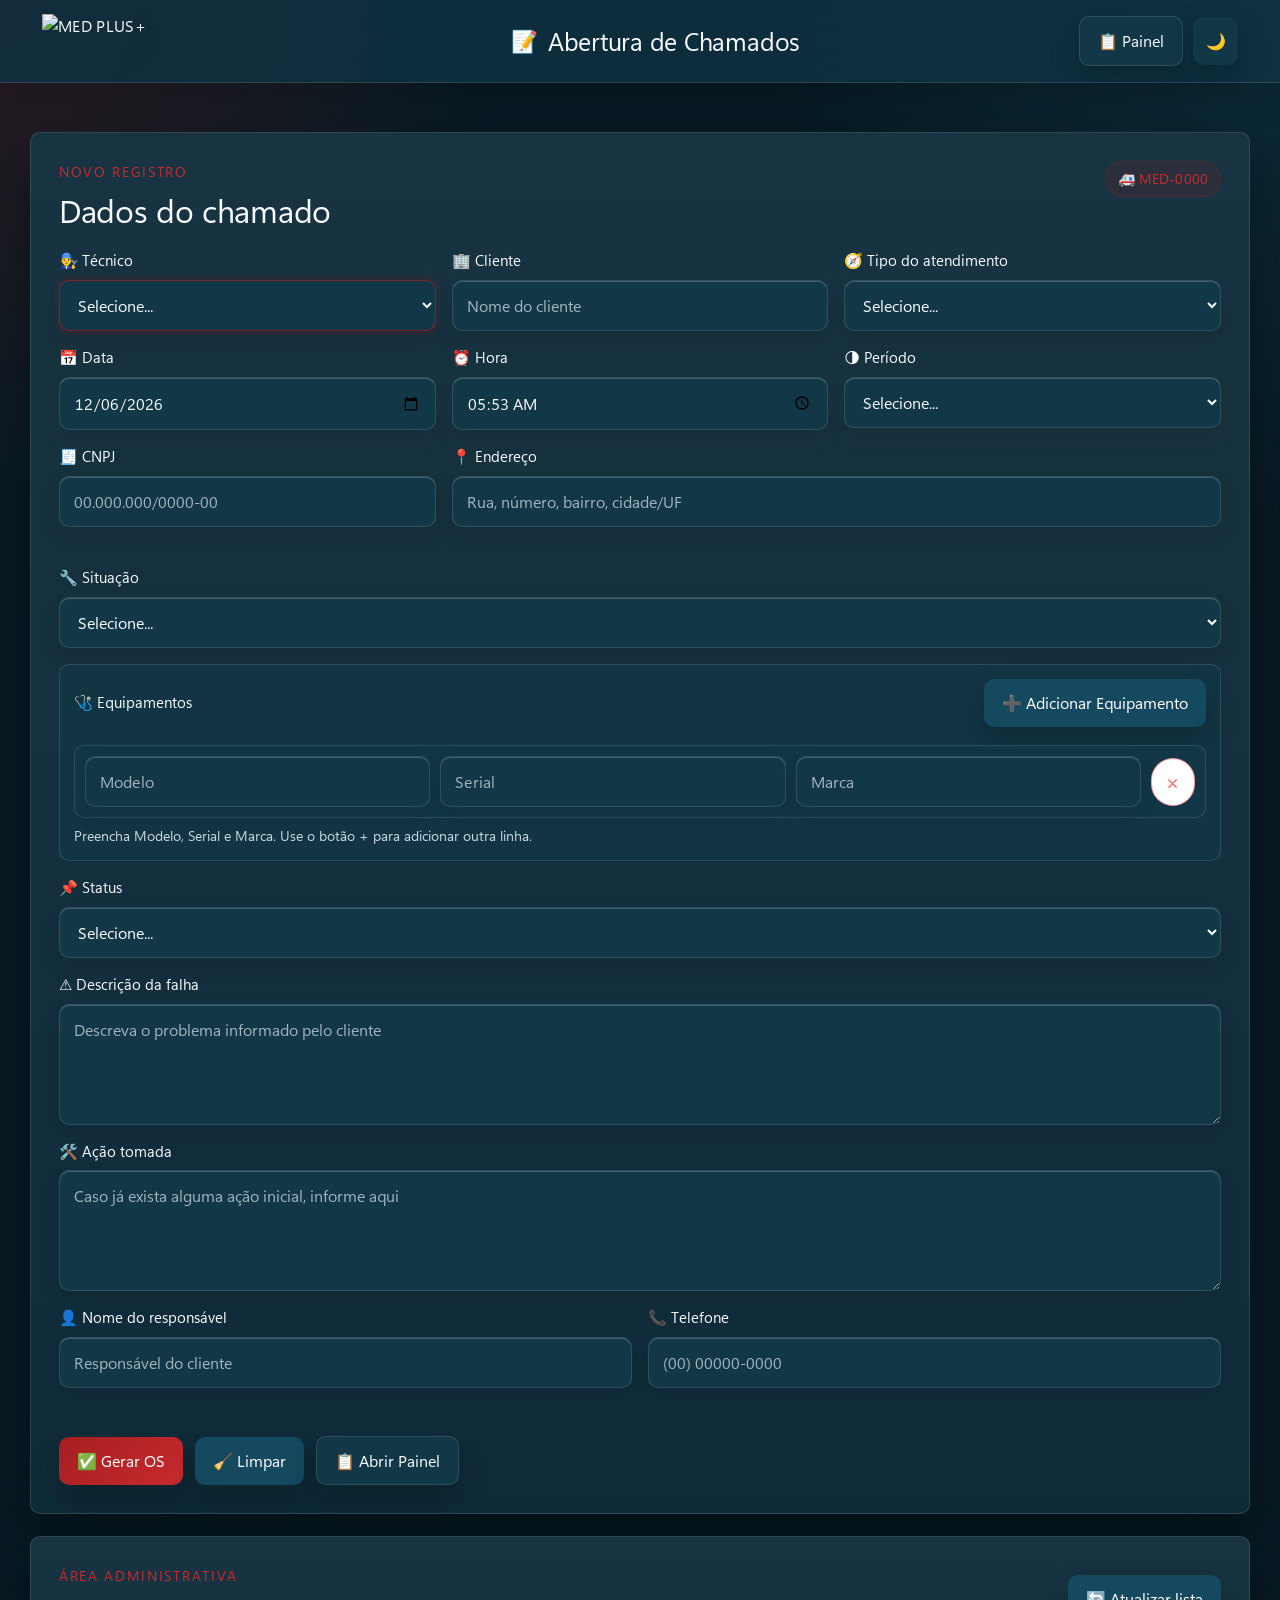
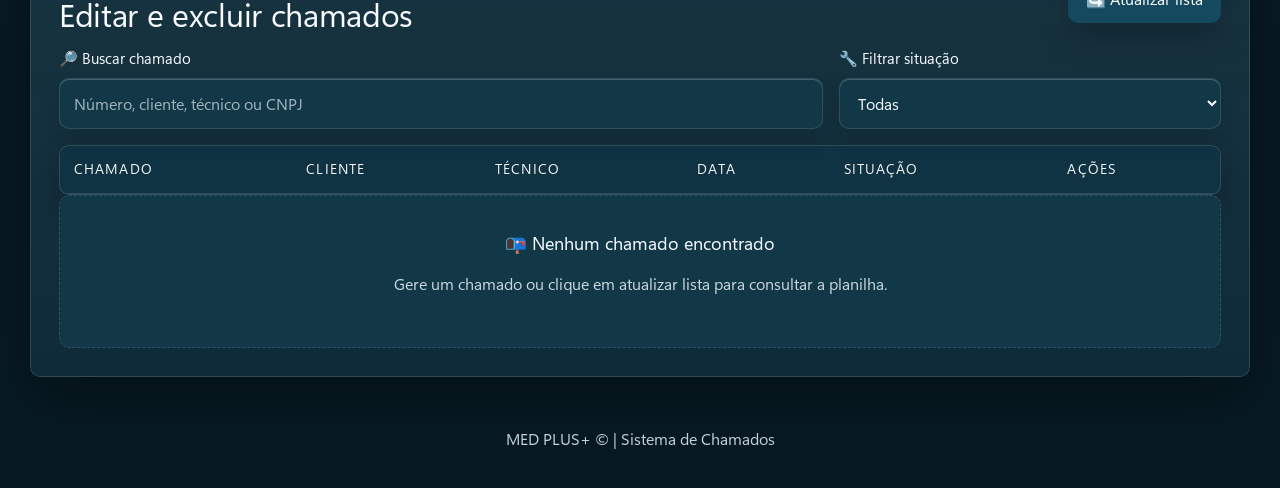
==== commit 02a86458: "Update index.html" ====
--- a/index.html
+++ b/index.html
@@ -5,7 +5,7 @@
   <meta name="viewport" content="width=device-width, initial-scale=1.0" />
   <title>MED PLUS+ | Abertura de Chamados</title>
   <link rel="shortcut icon" href="https://blogger.googleusercontent.com/img/b/R29vZ2xl/AVvXsEjEnOYKhxs5CbcqMeT-HttvPM5xzM1Gk_jV-ca9KFkPjk3x4O4TxDfj8fb7TMnOSiqRZgmbYDyKocyrcpR10Oij6Fhs1WZjzoe_5eAXpLEUS4jT5cEJkkdppXi6frqBWKbQjg06WeVpSRdLx1M2m91LhE-siLnAp0raZ5mOh1l3hMmehkoLSzsHRmPF_fwx/w400-h400/favicon-chamados.png">
-  <link rel="apple-touch-icon" sizes="180x180" href="https://blogger.googleusercontent.com/img/a/AVvXsEhIT6vHtQBms5KQAUIFegwTMweZ7ldZwunqMNtuLjsyJHSIBG84BCKdmX5uCtTN_lRr8_RYeOJd6ULiCAevaAGUM20D2XXZMomDmCLtw9nS49uywVQAxeVL_zjM52g_fIIfKxKH4EGlVG0YJMAjIrGGNhIRXCR13iZgLNPu1BPaDFV1xjCp0ho0169TXNL6=s1600">
+  <link rel="apple-touch-icon" sizes="180x180" href="https://blogger.googleusercontent.com/img/a/AVvXsEgi3Apl0d1aGH7Sgdc1OXUbwQOy-n5Vpbhw9_m6-nEz-gC8ZkcPmGbwudY_R-kpgwnj9A8uEKUyyxe3MTFi7eTRhi9lgKI9nmAN2_XBYCa8NOwPxZAK1FQBvgh2HNTLo6NVAWqRQuXYECIHDy5UHLBXyFg5l4YdU__1YVtJJmyBub4fdSTCDJDDyqCy1zdU=s1600">
   <link rel="stylesheet" href="style.css" />
 </head>
 <body class="app-body page-abertura">
--- a/style.css
+++ b/style.css
@@ -1,3 +1,14 @@
+@font-face {
+  font-family: "Segoe UI Variable";
+  src:
+    local("Segoe UI Variable"),
+    local("Segoe UI Variable Text"),
+    url("SegoeUIVariable.woff2") format("woff2");
+  font-weight: 300 700;
+  font-style: normal;
+  font-display: swap;
+}
+
 :root {
   --primary: #0f3343;
   --primary-2: #15495f;
@@ -17,10 +28,14 @@
   --radius: 10px;
   --radius-sm: 10px;
   --topbar-h: 76px;
-  --font-sans: system-ui, -apple-system, BlinkMacSystemFont, "Segoe UI", Roboto, "Helvetica Neue", Arial, "Noto Sans", "Liberation Sans", sans-serif, "Apple Color Emoji", "Segoe UI Emoji", "Segoe UI Symbol";
+  --font-sans: "Segoe UI Variable", "Segoe UI Variable Text", "Segoe UI", system-ui, -apple-system, BlinkMacSystemFont, Roboto, "Helvetica Neue", Arial, "Noto Sans", "Liberation Sans", sans-serif, "Apple Color Emoji", "Segoe UI Emoji", "Segoe UI Symbol";
   --font-title: var(--font-sans);
   --font-body: var(--font-sans);
-  --font-mono: ui-monospace, "SF Mono", "Roboto Mono", "Cascadia Mono", "Segoe UI Mono", Menlo, Monaco, Consolas, "Liberation Mono", "Courier New", monospace;
+  --font-mono: "Segoe UI Variable", "Segoe UI", ui-monospace, "SF Mono", "Roboto Mono", "Cascadia Mono", "Segoe UI Mono", Menlo, Monaco, Consolas, "Liberation Mono", "Courier New", monospace;
+  --font-weight-light: 300;
+  --font-weight-regular: 400;
+  --font-weight-semibold: 600;
+  --font-weight-bold: 700;
 }
 
 body.theme-light {
@@ -31,8 +46,8 @@
   --text: #102936;
   --text-soft: #58717d;
   --line: rgba(15, 51, 67, 0.14);
-  --shadow: 0 22px 60px rgba(15, 51, 67, 0.14);
-  --shadow-soft: 0 14px 30px rgba(15, 51, 67, 0.10);
+  --shadow: 0px 5px 10px rgba(15, 51, 67, 0.45);
+  --shadow-soft: 0px 5px 10px rgba(15, 51, 67, 0.30);
 }
 
 * {
@@ -52,6 +67,7 @@
   color: var(--text);
   font-family: var(--font-body);
   font-size: 1rem;
+  font-weight: var(--font-weight-regular);
   line-height: 1.55;
   text-rendering: optimizeLegibility;
   -webkit-font-smoothing: antialiased;
@@ -61,6 +77,43 @@
     radial-gradient(circle at top right, rgba(15, 51, 67, 0.72), transparent 32rem),
     var(--bg);
 }
+
+/* Base tipográfica global */
+h1,
+h2,
+h3,
+h4,
+h5,
+h6 {
+  font-family: var(--font-title);
+  letter-spacing: -0.01em;
+}
+
+h1,
+.topbar-title h1 {
+  font-weight: var(--font-weight-bold);
+}
+
+h2,
+h3,
+.hero-card h2,
+.section-heading h2,
+.modal-header h2,
+.print-title h2 {
+  font-weight: var(--font-weight-semibold);
+}
+
+p {
+  font-weight: var(--font-weight-regular);
+  font-size: 1rem;
+  line-height: 1.6;
+}
+
+.light {
+  font-weight: var(--font-weight-light);
+  color: var(--text-soft);
+}
+
 
 button,
 input,
@@ -105,7 +158,7 @@
   align-items: center;
   gap: 10px;
   font-family: var(--font-title);
-  font-weight: 800;
+  font-weight: var(--font-weight-bold);
   letter-spacing: 0.02em;
 }
 
@@ -161,7 +214,7 @@
   margin: 0;
   font-family: var(--font-title);
   font-size: clamp(1.05rem, 2.4vw, 1.55rem);
-  font-weight: 800;
+  font-weight: var(--font-weight-bold);
 }
 
 .title-icon {
@@ -244,7 +297,7 @@
   text-transform: uppercase;
   font-family: var(--font-title);
   font-size: 0.75rem;
-  font-weight: 800;
+  font-weight: var(--font-weight-bold);
   letter-spacing: 0.12em;
 }
 
@@ -329,7 +382,7 @@
   background: rgba(166, 30, 32, 0.14);
   color: var(--danger-2);
   border: 1px solid rgba(166, 30, 32, 0.28);
-  font-weight: 800;
+  font-weight: var(--font-weight-bold);
   font-family: var(--font-title);
   white-space: nowrap;
 }
@@ -370,7 +423,7 @@
   color: #fff;
   cursor: pointer;
   font-family: var(--font-title);
-  font-weight: 800;
+  font-weight: var(--font-weight-bold);
   background: linear-gradient(135deg, var(--primary), var(--primary-2));
   box-shadow: var(--shadow-soft);
   transition: transform 0.2s ease, box-shadow 0.2s ease, background 0.2s ease;
@@ -439,7 +492,7 @@
   box-shadow: inset 0 1px 0 rgba(255, 255, 255, 0.04), 0 10px 20px rgba(0, 0, 0, 0.08);
   cursor: pointer;
   font-family: var(--font-title);
-  font-weight: 800;
+  font-weight: var(--font-weight-bold);
   text-align: left;
   transition: border 0.2s ease, box-shadow 0.2s ease, transform 0.2s ease, background 0.2s ease;
 }
@@ -486,7 +539,7 @@
   cursor: pointer;
   font-family: var(--font-title);
   font-size: 1rem;
-  font-weight: 800;
+  font-weight: var(--font-weight-bold);
   background: linear-gradient(135deg, var(--danger), var(--danger-2));
   box-shadow: var(--shadow-soft);
 }
@@ -502,7 +555,7 @@
   color: var(--text-soft);
   font-family: var(--font-title);
   font-size: 0.875rem;
-  font-weight: 800;
+  font-weight: var(--font-weight-bold);
 }
 
 .date-period-grid {
@@ -529,7 +582,7 @@
 .field label,
 .inline-heading label {
   color: var(--text);
-  font-weight: 800;
+  font-weight: var(--font-weight-bold);
   font-family: var(--font-title);
   font-size: 0.88rem;
 }
@@ -544,7 +597,7 @@
   border-radius: 10px;
   outline: none;
   padding: 13px 14px;
-  box-shadow: inset 0 1px 0 rgba(255, 255, 255, 0.04), 0 10px 20px rgba(0, 0, 0, 0.08);
+  box-shadow: inset 0 1px 0 rgba(255, 255, 255, 0.20), 0 10px 20px rgba(0, 0, 0, 0.08);
   transition: border 0.2s ease, box-shadow 0.2s ease, transform 0.2s ease;
 }
 
@@ -619,7 +672,7 @@
   padding: 12px 18px;
   color: var(--text);
   cursor: pointer;
-  font-weight: 800;
+  font-weight: var(--font-weight-bold);
   font-family: var(--font-title);
   transition: transform 0.2s ease, box-shadow 0.2s ease, opacity 0.2s ease;
   box-shadow: var(--shadow-soft);
@@ -888,7 +941,7 @@
 
 .metric-card span {
   color: var(--text-soft);
-  font-weight: 700;
+  font-weight: var(--font-weight-bold);
 }
 
 .metric-card strong {
@@ -942,7 +995,7 @@
 .call-title-tecnico {
   color: var(--text-soft);
   font-size: 0.95rem;
-  font-weight: 800;
+  font-weight: var(--font-weight-bold);
 }
 
 .call-card .client {
@@ -980,7 +1033,7 @@
   cursor: pointer;
   font-family: var(--font-title);
   font-size: 0.76rem;
-  font-weight: 800;
+  font-weight: var(--font-weight-bold);
   box-shadow: var(--shadow-soft);
   transition: transform 0.2s ease, background 0.2s ease, border-color 0.2s ease;
 }
@@ -1050,7 +1103,7 @@
   color: #fff;
   background: var(--primary-2);
   font-size: 0.78rem;
-  font-weight: 800;
+  font-weight: var(--font-weight-bold);
   white-space: nowrap;
 }
 
@@ -1219,7 +1272,7 @@
 
 .print-support span {
   font-size: 0.78rem;
-  font-weight: 800;
+  font-weight: var(--font-weight-bold);
   letter-spacing: 0.08em;
   text-transform: uppercase;
   opacity: 0.86;
@@ -1227,7 +1280,7 @@
 
 .print-support strong {
   font-size: 1rem;
-  font-weight: 800;
+  font-weight: var(--font-weight-bold);
 }
 
 .whatsapp-symbol {
@@ -1432,8 +1485,9 @@
 }
 
 
-/* Tipografia nativa e usabilidade para técnicos em campo
-   - system-ui: San Francisco no iOS/macOS, Roboto no Android, Segoe UI no Windows.
+/* Tipografia do projeto
+   - Segoe UI Variable como fonte principal, com fallback para fontes nativas do sistema.
+   - Mantém tamanhos em rem/clamp para preservar a responsividade no Desktop e Mobile.
    - Mínimo de 16px para leitura e 14px apenas para metadados.
    - Alvos de toque com no mínimo 48px de altura. */
 body,
@@ -1443,6 +1497,7 @@
 textarea {
   font-family: var(--font-body);
   font-size: 1rem;
+  font-weight: var(--font-weight-regular);
   line-height: 1.45;
 }
 
@@ -2354,7 +2409,7 @@
     margin-bottom: 3mm !important;
     color: #111 !important;
     font-size: 10px !important;
-    font-weight: 800 !important;
+    font-weight: var(--font-weight-bold) !important;
   }
 
   .print-page-photos .fotos-preview {
@@ -2473,7 +2528,7 @@
   margin: 0 0 10px;
   color: var(--text);
   font-family: var(--font-title);
-  font-weight: 800;
+  font-weight: var(--font-weight-bold);
   letter-spacing: 0.02em;
 }
 
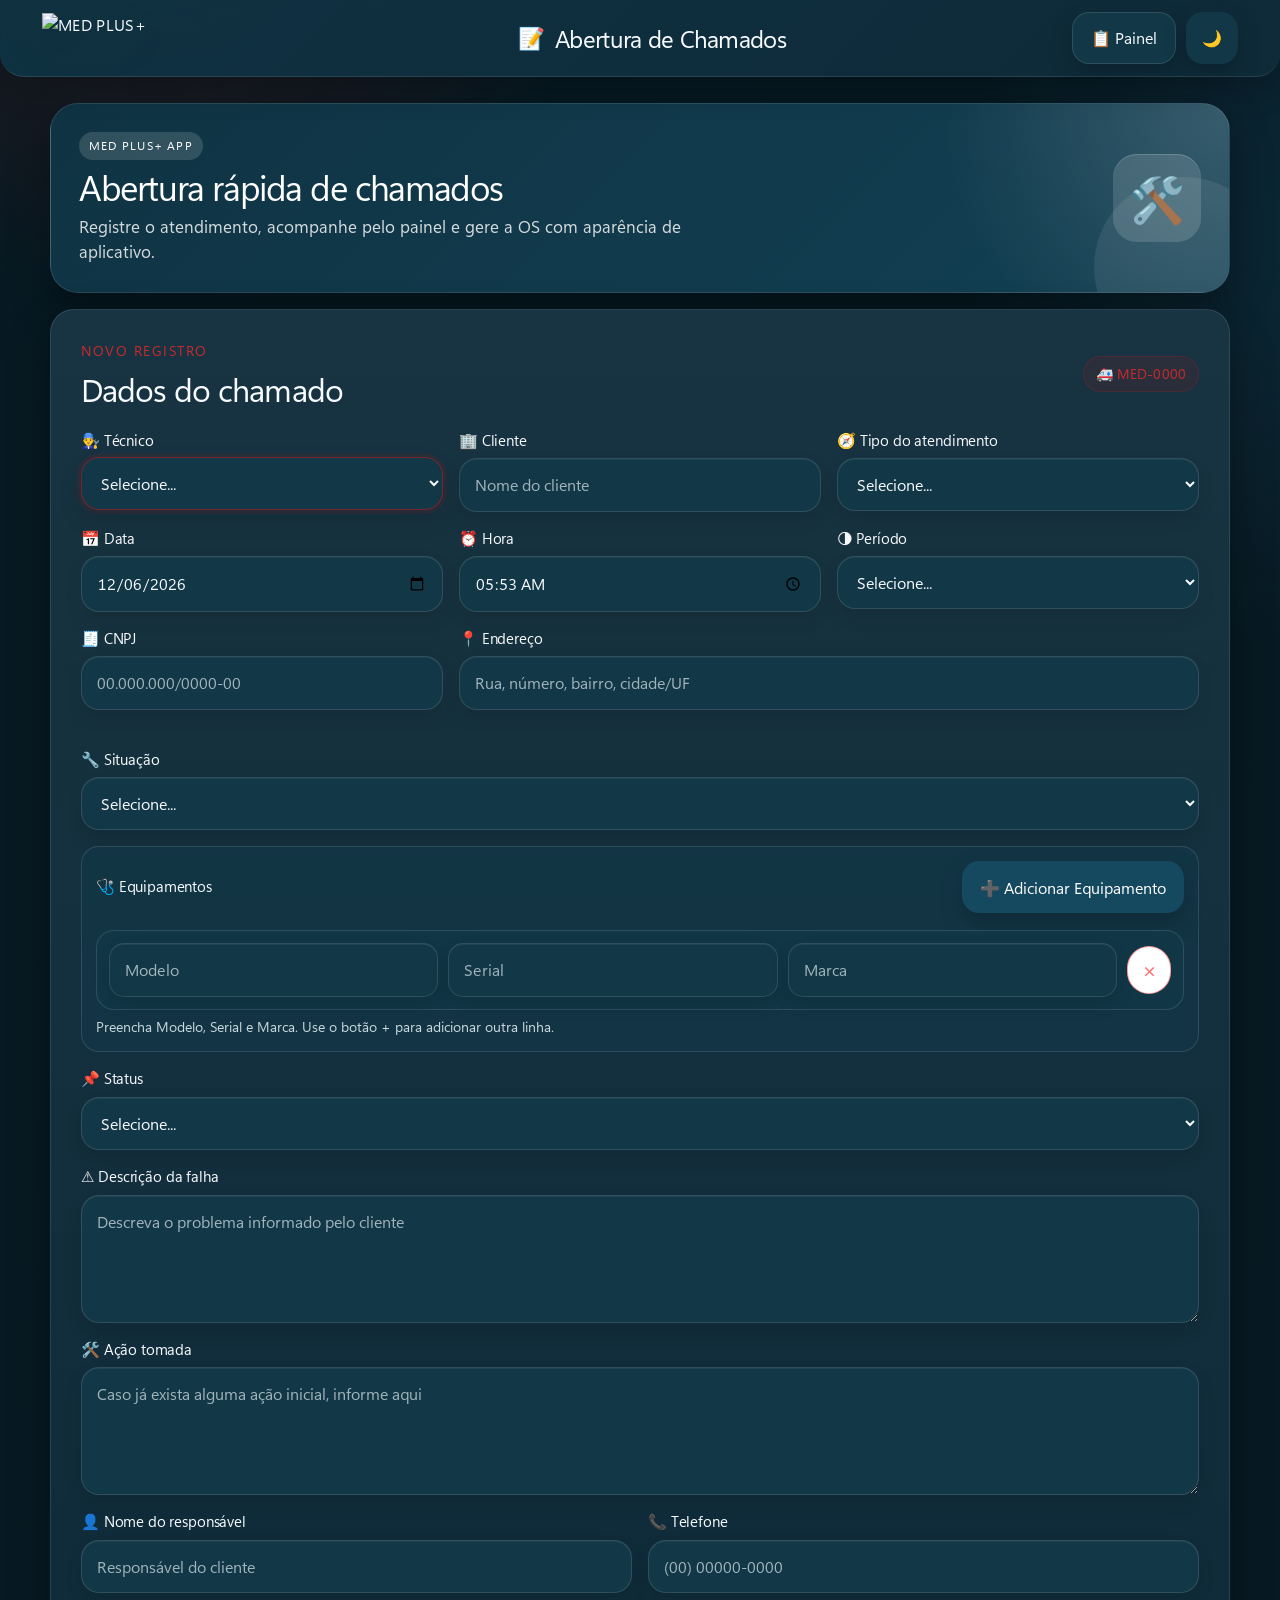
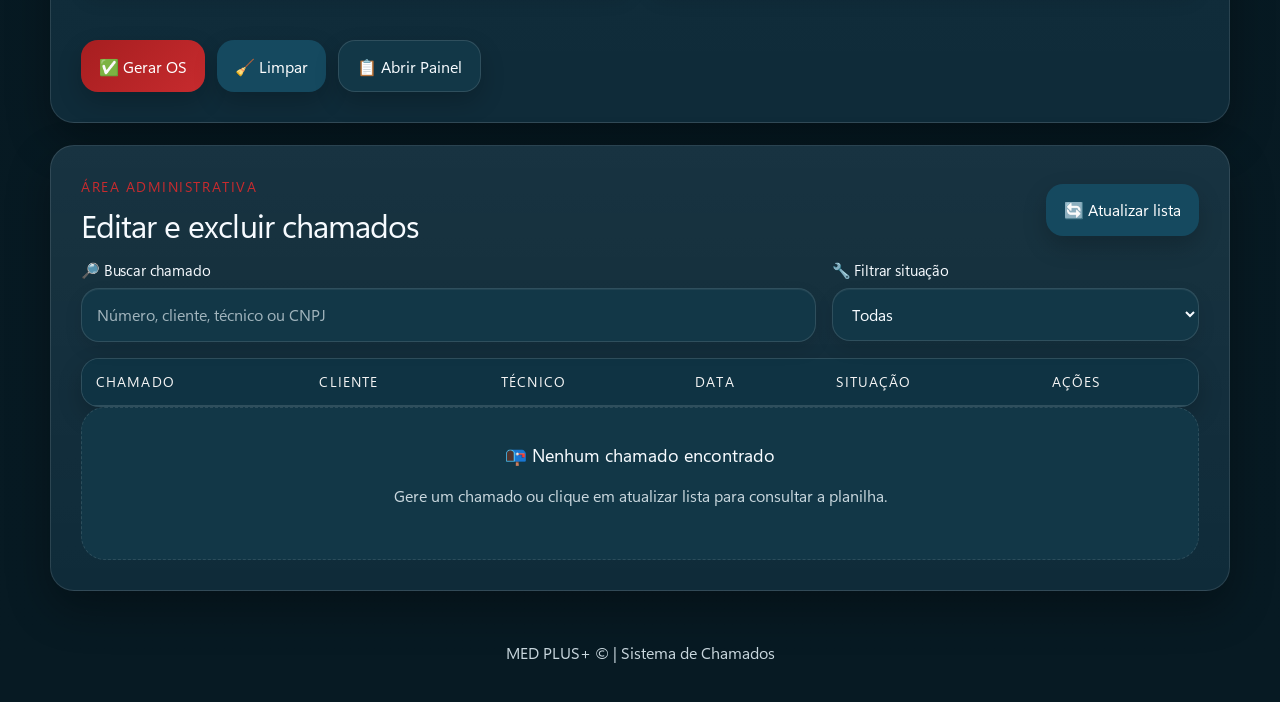
==== commit fd8e1145: "Add files via upload" ====
--- a/index.html
+++ b/index.html
@@ -2,8 +2,15 @@
 <html lang="pt-BR">
 <head>
   <meta charset="UTF-8" />
-  <meta name="viewport" content="width=device-width, initial-scale=1.0" />
+  <meta name="viewport" content="width=device-width, initial-scale=1.0, viewport-fit=cover" />
   <title>MED PLUS+ | Abertura de Chamados</title>
+  <meta name="theme-color" content="#071a23" />
+  <meta name="color-scheme" content="dark light" />
+  <meta name="mobile-web-app-capable" content="yes" />
+  <meta name="apple-mobile-web-app-capable" content="yes" />
+  <meta name="apple-mobile-web-app-status-bar-style" content="black-translucent" />
+  <meta name="apple-mobile-web-app-title" content="MED PLUS+" />
+  <link rel="manifest" href="manifest.webmanifest" />
   <link rel="shortcut icon" href="https://blogger.googleusercontent.com/img/b/R29vZ2xl/AVvXsEjEnOYKhxs5CbcqMeT-HttvPM5xzM1Gk_jV-ca9KFkPjk3x4O4TxDfj8fb7TMnOSiqRZgmbYDyKocyrcpR10Oij6Fhs1WZjzoe_5eAXpLEUS4jT5cEJkkdppXi6frqBWKbQjg06WeVpSRdLx1M2m91LhE-siLnAp0raZ5mOh1l3hMmehkoLSzsHRmPF_fwx/w400-h400/favicon-chamados.png">
   <link rel="apple-touch-icon" sizes="180x180" href="https://blogger.googleusercontent.com/img/a/AVvXsEgi3Apl0d1aGH7Sgdc1OXUbwQOy-n5Vpbhw9_m6-nEz-gC8ZkcPmGbwudY_R-kpgwnj9A8uEKUyyxe3MTFi7eTRhi9lgKI9nmAN2_XBYCa8NOwPxZAK1FQBvgh2HNTLo6NVAWqRQuXYECIHDy5UHLBXyFg5l4YdU__1YVtJJmyBub4fdSTCDJDDyqCy1zdU=s1600">
   <link rel="stylesheet" href="style.css" />
@@ -23,9 +30,18 @@
       <a class="btn btn-ghost hide-mobile" href="painel.html">📋 Painel</a>
       <button id="themeToggle" class="theme-toggle" type="button" aria-label="Alternar tema">🌙</button>
     </div>
-  </header><br>
+  </header>
 
   <main class="page-shell">
+    <section class="app-hero app-hero-abertura animate-in" aria-label="Resumo do aplicativo">
+      <div>
+        <span class="app-kicker">MED PLUS+ APP</span>
+        <h2>Abertura rápida de chamados</h2>
+        <p>Registre o atendimento, acompanhe pelo painel e gere a OS com aparência de aplicativo.</p>
+      </div>
+      <div class="app-hero-icon" aria-hidden="true">🛠️</div>
+    </section>
+
 
     <!-- 
     <section class="hero-card animate-in">
@@ -59,6 +75,7 @@
             <option value="">Selecione...</option>
             <option>Carlos Ramos - MedPlus</option>
             <option>Danilo Tinoco</option>
+            <option>Johnny</option>
             <option>Kadu - MedPlus</option>
             <option>Paulo Corrêa</option>
             <option>Regi Alves - MedPlus</option>
@@ -223,6 +240,17 @@
     </section>
   </main>
 
+  <nav class="app-bottom-nav" aria-label="Navegação principal do aplicativo">
+    <a class="app-tab active" href="index.html" aria-current="page">
+      <span class="app-tab-icon" aria-hidden="true">➕</span>
+      <strong>Novo</strong>
+    </a>
+    <a class="app-tab" href="painel.html">
+      <span class="app-tab-icon" aria-hidden="true">📋</span>
+      <strong>Painel</strong>
+    </a>
+  </nav>
+
   <div id="toast" class="toast" role="status" aria-live="polite"></div>
 
   <footer class="footer">MED PLUS+ © | Sistema de Chamados</footer>
--- a/style.css
+++ b/style.css
@@ -597,7 +597,7 @@
   border-radius: 10px;
   outline: none;
   padding: 13px 14px;
-  box-shadow: inset 0 1px 0 rgba(255, 255, 255, 0.20), 0 10px 20px rgba(0, 0, 0, 0.08);
+  box-shadow: inset 0 1px 0 rgba(255, 255, 255, 0.04), 0 10px 20px rgba(0, 0, 0, 0.08);
   transition: border 0.2s ease, box-shadow 0.2s ease, transform 0.2s ease;
 }
 
@@ -2698,3 +2698,677 @@
     grid-column: 1 / -1;
   }
 }
+
+
+/* =========================================================
+   MED PLUS+ | EXPERIÊNCIA VISUAL DE APLICATIVO
+   Mantém HTML/CSS/JS, melhora sensação de app, mobile first,
+   áreas seguras iOS/Android, tipografia e navegação inferior.
+   Este bloco é apenas para tela; a impressão/PDF permanece intacta.
+   ========================================================= */
+
+@media screen {
+  :root {
+    --app-header-h: 72px;
+    --app-bottom-nav-h: 78px;
+    --app-page-pad: clamp(14px, 3.4vw, 28px);
+    --app-card-radius: 24px;
+    --app-field-radius: 18px;
+    --app-pill-radius: 999px;
+    --shadow: 0 18px 44px rgba(0, 0, 0, 0.32);
+    --shadow-soft: 0 10px 24px rgba(0, 0, 0, 0.20);
+    --shadow-field: inset 0 1px 0 rgba(255, 255, 255, 0.06), 0 8px 18px rgba(0, 0, 0, 0.10);
+  }
+
+  body.theme-light {
+    --shadow: 0 16px 38px rgba(15, 51, 67, 0.16);
+    --shadow-soft: 0 9px 22px rgba(15, 51, 67, 0.12);
+    --shadow-field: inset 0 1px 0 rgba(255, 255, 255, 0.80), 0 8px 18px rgba(15, 51, 67, 0.08);
+  }
+
+  html {
+    min-height: 100%;
+    background: var(--bg);
+  }
+
+  body.app-body {
+    min-height: 100dvh;
+    overflow-x: hidden;
+    background:
+      radial-gradient(circle at 12% -8%, rgba(166, 30, 32, 0.24), transparent 30rem),
+      radial-gradient(circle at 110% 10%, rgba(51, 153, 204, 0.14), transparent 28rem),
+      linear-gradient(180deg, color-mix(in srgb, var(--bg), #000 5%), var(--bg));
+  }
+
+  body.theme-light.app-body {
+    background:
+      radial-gradient(circle at 10% -6%, rgba(166, 30, 32, 0.11), transparent 28rem),
+      radial-gradient(circle at 108% 0%, rgba(15, 51, 67, 0.12), transparent 28rem),
+      linear-gradient(180deg, #f7fafc, var(--bg));
+  }
+
+  .topbar,
+  .painel-topbar {
+    min-height: calc(var(--app-header-h) + env(safe-area-inset-top));
+    padding: calc(12px + env(safe-area-inset-top)) clamp(14px, 4vw, 42px) 12px;
+    border-bottom: 1px solid color-mix(in srgb, var(--line), transparent 12%);
+    border-radius: 0 0 24px 24px;
+    background:
+      linear-gradient(135deg, color-mix(in srgb, var(--primary), transparent 4%), color-mix(in srgb, var(--surface), transparent 2%));
+    box-shadow: 0 12px 32px rgba(0, 0, 0, 0.20);
+  }
+
+  body.theme-light .topbar,
+  body.theme-light .painel-topbar {
+    background: rgba(255, 255, 255, 0.92);
+    box-shadow: 0 10px 28px rgba(15, 51, 67, 0.11);
+  }
+
+  .topbar-title h1 {
+    font-size: clamp(1.05rem, 2.2vw, 1.5rem);
+    letter-spacing: -0.03em;
+  }
+
+  .brand-logo-img {
+    height: 50px;
+    max-width: 196px;
+  }
+
+  .page-shell,
+  .painel-shell {
+    width: min(1180px, calc(100% - 28px));
+    margin-top: clamp(14px, 3vw, 26px);
+  }
+
+  .page-painel .painel-shell {
+    width: min(1420px, calc(100% - 32px));
+  }
+
+  .app-hero {
+    display: grid;
+    grid-template-columns: minmax(0, 1fr) auto;
+    align-items: center;
+    gap: 18px;
+    margin-bottom: 16px;
+    padding: clamp(18px, 4vw, 28px);
+    border: 1px solid color-mix(in srgb, var(--line), transparent 10%);
+    border-radius: 28px;
+    color: #fff;
+    background:
+      radial-gradient(circle at top right, rgba(255, 255, 255, 0.16), transparent 18rem),
+      linear-gradient(135deg, var(--primary), color-mix(in srgb, var(--primary-2), #000 12%));
+    box-shadow: var(--shadow);
+    overflow: hidden;
+    position: relative;
+  }
+
+  .app-hero::after {
+    content: "";
+    position: absolute;
+    inset: auto -45px -65px auto;
+    width: 180px;
+    height: 180px;
+    border-radius: 50%;
+    background: rgba(255, 255, 255, 0.08);
+    pointer-events: none;
+  }
+
+  .app-kicker {
+    display: inline-flex;
+    align-items: center;
+    min-height: 28px;
+    margin-bottom: 8px;
+    padding: 5px 10px;
+    border-radius: var(--app-pill-radius);
+    color: #fff;
+    background: rgba(255, 255, 255, 0.14);
+    font-family: var(--font-title);
+    font-size: 0.76rem;
+    font-weight: var(--font-weight-bold);
+    letter-spacing: 0.1em;
+    text-transform: uppercase;
+  }
+
+  .app-hero h2 {
+    margin: 0;
+    font-family: var(--font-title);
+    font-size: clamp(1.35rem, 3.5vw, 2.2rem);
+    line-height: 1.08;
+    letter-spacing: -0.04em;
+  }
+
+  .app-hero p {
+    max-width: 680px;
+    margin: 8px 0 0;
+    color: rgba(255, 255, 255, 0.82);
+    font-size: clamp(0.96rem, 2vw, 1.05rem);
+    line-height: 1.5;
+  }
+
+  .app-hero-icon {
+    width: clamp(58px, 11vw, 88px);
+    height: clamp(58px, 11vw, 88px);
+    display: grid;
+    place-items: center;
+    border-radius: 24px;
+    font-size: clamp(1.75rem, 5vw, 2.8rem);
+    background: rgba(255, 255, 255, 0.14);
+    box-shadow: inset 0 1px 0 rgba(255, 255, 255, 0.18);
+  }
+
+  .form-card,
+  .admin-card,
+  .filters-card,
+  .calls-section,
+  .metric-card,
+  .call-card,
+  .hero-card,
+  .empty-state {
+    border-radius: var(--app-card-radius);
+    border-color: color-mix(in srgb, var(--line), transparent 8%);
+  }
+
+  .form-card,
+  .admin-card,
+  .filters-card,
+  .calls-section {
+    padding: clamp(18px, 3.6vw, 30px);
+  }
+
+  .section-heading {
+    align-items: center;
+  }
+
+  .section-heading h2 {
+    letter-spacing: -0.03em;
+  }
+
+  .eyebrow {
+    letter-spacing: 0.11em;
+  }
+
+  .field {
+    gap: 7px;
+  }
+
+  .field label,
+  .inline-heading label {
+    font-size: 0.94rem;
+    letter-spacing: -0.01em;
+  }
+
+  .field input,
+  .field select,
+  .field textarea,
+  .date-filter-toggle {
+    min-height: 52px;
+    border-radius: var(--app-field-radius);
+    padding: 14px 15px;
+    box-shadow: var(--shadow-field);
+  }
+
+  .field textarea {
+    min-height: 128px;
+    line-height: 1.5;
+  }
+
+  .field input:focus,
+  .field select:focus,
+  .field textarea:focus {
+    transform: translateY(-1px);
+  }
+
+  .btn,
+  .filter-toggle-btn,
+  .date-quick-btn,
+  .theme-toggle,
+  .icon-btn {
+    min-height: 52px;
+    border-radius: 17px;
+  }
+
+  .btn {
+    padding-inline: 18px;
+  }
+
+  .theme-toggle,
+  .icon-btn {
+    width: 52px;
+  }
+
+  .badge,
+  .status-pill,
+  .details-toggle {
+    border-radius: var(--app-pill-radius);
+  }
+
+  .equipamentos-block,
+  .signature-card,
+  .photo-card,
+  .admin-table-wrap,
+  .date-filter-panel {
+    border-radius: var(--app-field-radius);
+  }
+
+  .equipamento-row {
+    border-radius: 18px;
+    padding: 12px;
+  }
+
+  .equipamento-row input {
+    min-height: 50px;
+    border-radius: 15px;
+  }
+
+  .calls-list {
+    gap: 18px;
+  }
+
+  .call-card {
+    padding: 18px;
+    position: relative;
+  }
+
+  .call-card::before {
+    content: "";
+    position: absolute;
+    inset: 0 auto 0 0;
+    width: 4px;
+    border-radius: 24px 0 0 24px;
+    background: linear-gradient(180deg, var(--danger), var(--danger-2));
+    opacity: 0.85;
+  }
+
+  .call-card h3 {
+    letter-spacing: -0.02em;
+  }
+
+  .metric-card {
+    min-height: 112px;
+    display: grid;
+    align-content: center;
+    background:
+      linear-gradient(180deg, rgba(255, 255, 255, 0.05), transparent),
+      var(--surface);
+  }
+
+  .metric-card strong {
+    font-size: clamp(1.8rem, 4vw, 2.25rem);
+    letter-spacing: -0.04em;
+  }
+
+  .modal-os {
+    border-radius: 28px;
+  }
+
+  .app-bottom-nav {
+    display: none;
+  }
+}
+
+@media screen and (max-width: 1100px) {
+  .page-shell,
+  .painel-shell,
+  .page-painel .painel-shell {
+    width: calc(100% - 24px);
+  }
+
+  .calls-list {
+    grid-template-columns: 1fr;
+  }
+
+  .dashboard-row {
+    grid-template-columns: repeat(4, minmax(138px, 1fr));
+  }
+}
+
+@media screen and (max-width: 760px) {
+  body.app-body {
+    padding-bottom: calc(var(--app-bottom-nav-h) + env(safe-area-inset-bottom) + 18px);
+  }
+
+  .topbar,
+  .painel-topbar {
+    grid-template-columns: auto 1fr auto;
+    gap: 10px;
+    min-height: calc(64px + env(safe-area-inset-top));
+    padding: calc(10px + env(safe-area-inset-top)) 12px 10px;
+    border-radius: 0 0 22px 22px;
+  }
+
+  .topbar .brand-logo-link,
+  .painel-topbar .brand-logo-link {
+    min-width: 0;
+  }
+
+  .topbar .brand-logo-img,
+  .painel-topbar .brand-logo-img {
+    height: 34px;
+    max-width: 116px;
+  }
+
+  .topbar-title {
+    min-width: 0;
+    justify-content: center;
+  }
+
+  .topbar-title h1 {
+    max-width: 100%;
+    overflow: hidden;
+    font-size: 0.98rem;
+    text-overflow: ellipsis;
+    white-space: nowrap;
+  }
+
+  .title-icon {
+    display: none;
+  }
+
+  .topbar-actions {
+    gap: 8px;
+  }
+
+  .theme-toggle,
+  .icon-btn {
+    width: 46px;
+    min-height: 46px;
+    height: 46px;
+    border-radius: 15px;
+  }
+
+  .page-shell,
+  .painel-shell,
+  .page-painel .painel-shell {
+    width: 100%;
+    margin: 0;
+    padding: 12px 12px 0;
+  }
+
+  .app-hero {
+    margin: 4px 0 12px;
+    padding: 18px;
+    border-radius: 24px;
+  }
+
+  .app-hero-icon {
+    width: 58px;
+    height: 58px;
+    border-radius: 18px;
+    font-size: 1.85rem;
+  }
+
+  .app-hero h2 {
+    font-size: 1.34rem;
+  }
+
+  .app-hero p {
+    font-size: 0.94rem;
+  }
+
+  .form-card,
+  .admin-card,
+  .filters-card,
+  .calls-section {
+    border-radius: 24px;
+    padding: 18px 14px;
+  }
+
+  .admin-card {
+    margin-top: 14px;
+  }
+
+  .section-heading,
+  .section-heading.compact {
+    display: grid;
+    grid-template-columns: minmax(0, 1fr) auto;
+    align-items: center;
+    gap: 12px;
+    margin-bottom: 16px;
+  }
+
+  .section-heading h2 {
+    font-size: 1.18rem;
+  }
+
+  .section-heading .badge,
+  .section-heading.compact .btn {
+    justify-self: end;
+  }
+
+  .grid-form,
+  .os-grid,
+  .filters-grid,
+  .filters-grid-advanced,
+  .admin-toolbar,
+  .date-period-grid,
+  .call-info,
+  .call-contact-grid,
+  .signature-grid {
+    grid-template-columns: 1fr !important;
+  }
+
+  .page-abertura .grid-form > .field,
+  .page-abertura .grid-form > .field-wide,
+  .page-abertura .grid-form > .field-full,
+  .page-abertura .grid-form > .abertura-full-row,
+  .page-abertura .grid-form > .abertura-half-row {
+    grid-column: 1 / -1 !important;
+  }
+
+  .field input,
+  .field select,
+  .field textarea,
+  .date-filter-toggle {
+    min-height: 54px;
+    border-radius: 17px;
+    font-size: 1rem;
+  }
+
+  .field textarea {
+    min-height: 118px;
+  }
+
+  .inline-heading {
+    display: grid;
+    grid-template-columns: 1fr;
+    align-items: stretch;
+  }
+
+  .inline-heading .btn {
+    width: 100%;
+  }
+
+  .equipamento-row {
+    grid-template-columns: 1fr !important;
+    gap: 10px;
+  }
+
+  .remove-equip-btn {
+    width: 100%;
+    border-radius: 16px;
+  }
+
+  .dashboard-row {
+    display: grid;
+    grid-auto-flow: column;
+    grid-auto-columns: minmax(142px, 44vw);
+    grid-template-columns: none !important;
+    gap: 12px;
+    margin: 0 -12px 14px;
+    padding: 0 12px 4px;
+    overflow-x: auto;
+    scroll-snap-type: x mandatory;
+    scrollbar-width: none;
+  }
+
+  .dashboard-row::-webkit-scrollbar {
+    display: none;
+  }
+
+  .metric-card {
+    min-height: 102px;
+    padding: 16px;
+    scroll-snap-align: start;
+  }
+
+  .filters-search-row {
+    grid-template-columns: 1fr;
+  }
+
+  .filter-toggle-btn,
+  .date-filter-toggle,
+  .btn {
+    width: 100%;
+  }
+
+  .calls-section .section-heading.compact {
+    grid-template-columns: 1fr;
+  }
+
+  .calls-section .badge {
+    justify-self: start;
+  }
+
+  .call-card {
+    padding: 16px 15px 16px 17px;
+  }
+
+  .call-card-header {
+    display: grid;
+    grid-template-columns: 1fr auto;
+    align-items: start;
+  }
+
+  .call-actions,
+  .form-actions,
+  .modal-actions {
+    display: grid;
+    grid-template-columns: 1fr;
+  }
+
+  .call-actions .btn,
+  .form-actions .btn,
+  .form-actions a,
+  .modal-actions .btn {
+    width: 100%;
+  }
+
+  .admin-table-wrap {
+    border-radius: 18px;
+  }
+
+  .toast {
+    left: 12px;
+    right: 12px;
+    bottom: calc(var(--app-bottom-nav-h) + env(safe-area-inset-bottom) + 20px);
+    max-width: none;
+    border-radius: 18px;
+  }
+
+  .footer {
+    padding-bottom: 18px;
+    font-size: 0.82rem;
+  }
+
+  .app-bottom-nav {
+    position: fixed;
+    left: 12px;
+    right: 12px;
+    bottom: calc(10px + env(safe-area-inset-bottom));
+    z-index: 70;
+    min-height: var(--app-bottom-nav-h);
+    display: grid;
+    grid-template-columns: repeat(2, minmax(0, 1fr));
+    gap: 8px;
+    padding: 9px;
+    border: 1px solid color-mix(in srgb, var(--line), transparent 10%);
+    border-radius: 24px;
+    background: color-mix(in srgb, var(--surface), transparent 8%);
+    box-shadow: 0 18px 44px rgba(0, 0, 0, 0.32);
+    backdrop-filter: blur(18px);
+  }
+
+  body.theme-light .app-bottom-nav {
+    background: rgba(255, 255, 255, 0.92);
+    box-shadow: 0 16px 36px rgba(15, 51, 67, 0.18);
+  }
+
+  .app-tab {
+    min-width: 0;
+    min-height: 58px;
+    display: grid;
+    place-items: center;
+    align-content: center;
+    gap: 3px;
+    border-radius: 18px;
+    color: var(--text-soft);
+    font-family: var(--font-title);
+    font-weight: var(--font-weight-bold);
+    text-align: center;
+    transition: transform 0.2s ease, background 0.2s ease, color 0.2s ease;
+    touch-action: manipulation;
+  }
+
+  .app-tab-icon {
+    font-size: 1.2rem;
+    line-height: 1;
+  }
+
+  .app-tab strong {
+    font-size: 0.78rem;
+    line-height: 1;
+  }
+
+  .app-tab.active {
+    color: #fff;
+    background: linear-gradient(135deg, var(--danger), var(--danger-2));
+    box-shadow: 0 10px 24px rgba(166, 30, 32, 0.24);
+  }
+
+  .app-tab:active {
+    transform: scale(0.98);
+  }
+
+  .modal-os {
+    width: 100%;
+    height: 100dvh;
+    max-height: 100dvh;
+    border-radius: 0;
+  }
+
+  .print-area,
+  .modal-header,
+  .modal-actions {
+    padding: 14px;
+  }
+}
+
+@media screen and (max-width: 420px) {
+  .app-hero {
+    grid-template-columns: 1fr;
+  }
+
+  .app-hero-icon {
+    justify-self: start;
+  }
+
+  .section-heading,
+  .section-heading.compact {
+    grid-template-columns: 1fr;
+  }
+
+  .section-heading .badge,
+  .section-heading.compact .btn {
+    justify-self: start;
+    width: 100%;
+  }
+
+  .dashboard-row {
+    grid-auto-columns: minmax(132px, 58vw);
+  }
+
+  .topbar-title h1 {
+    font-size: 0.94rem;
+  }
+}
+
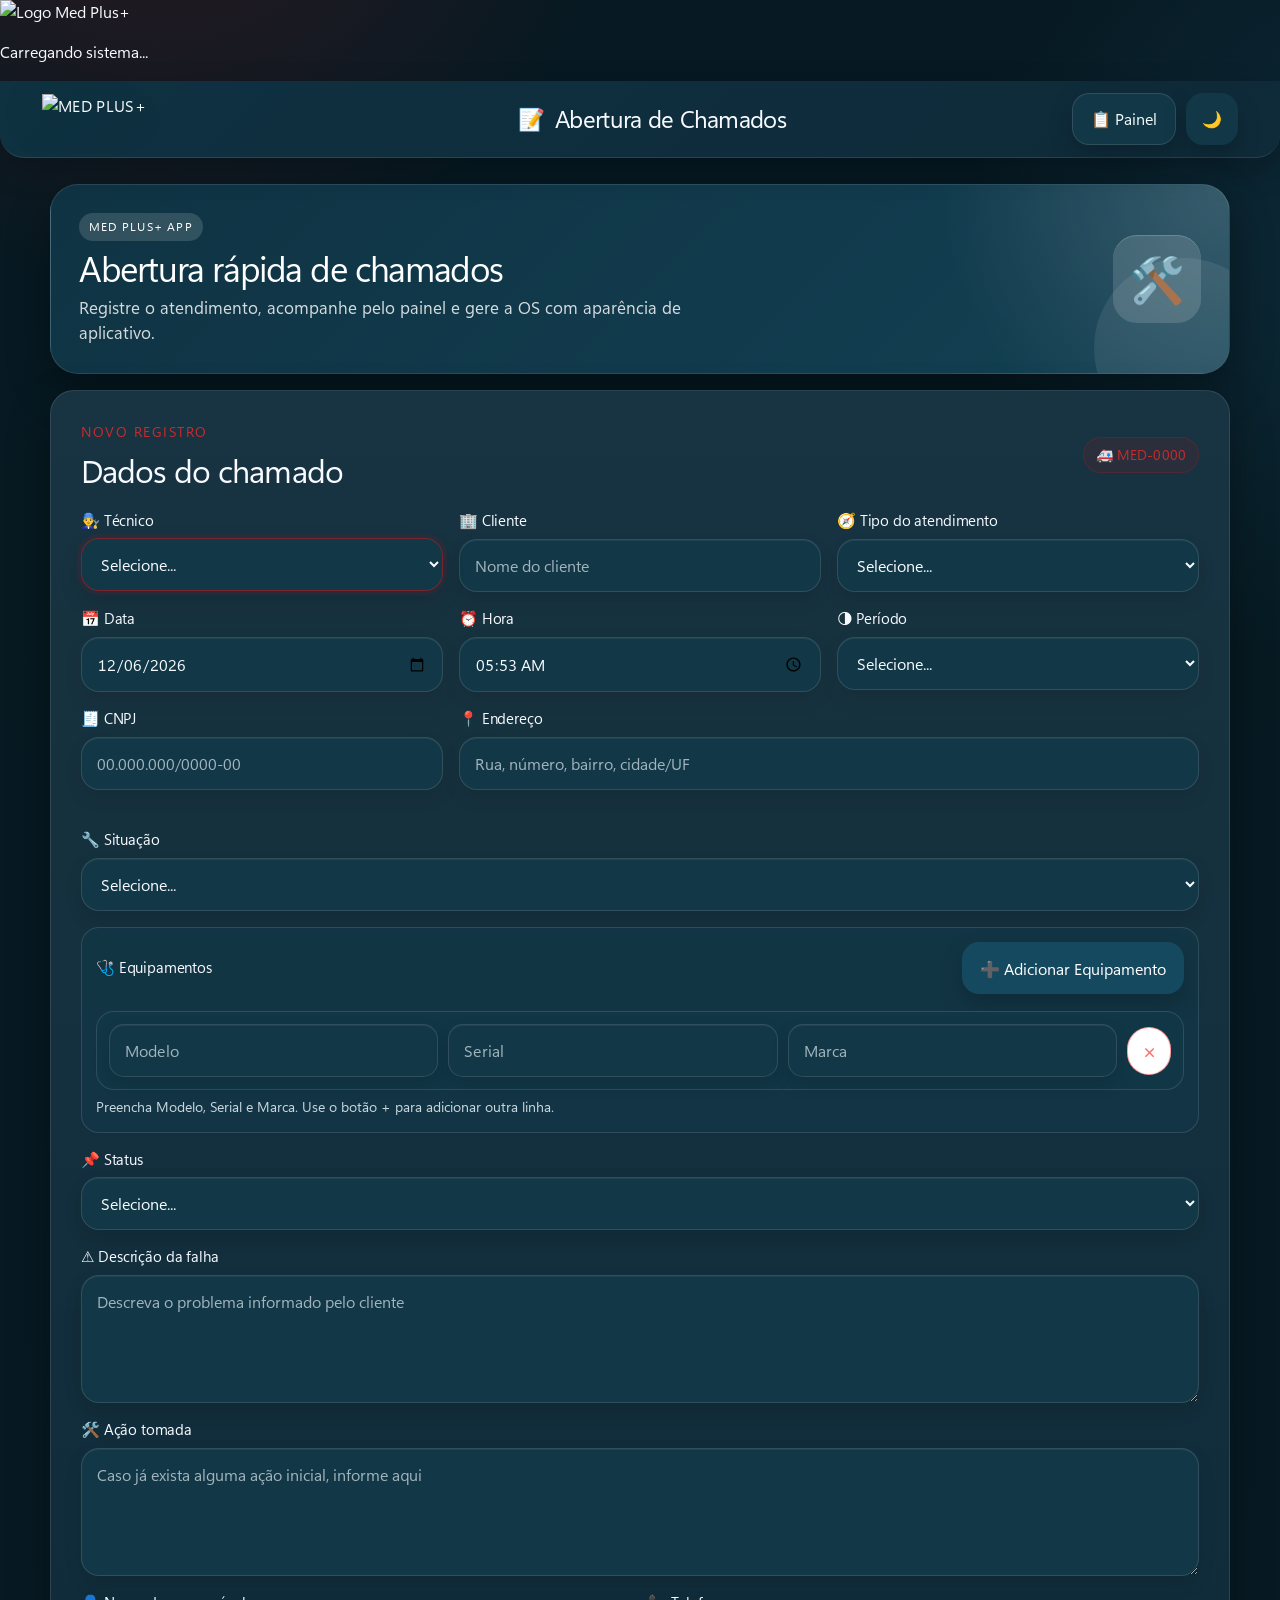
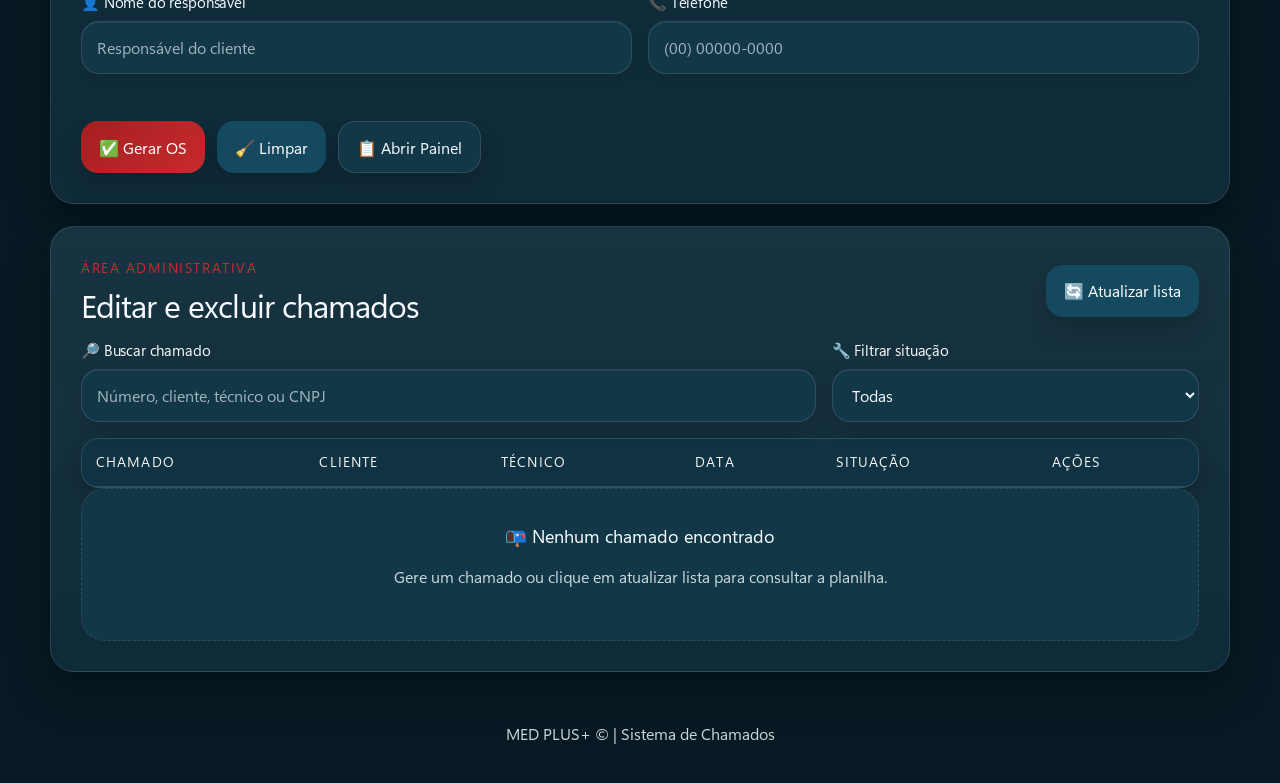
==== commit 7a295d25: "Update index.html" ====
--- a/index.html
+++ b/index.html
@@ -16,6 +16,16 @@
   <link rel="stylesheet" href="style.css" />
 </head>
 <body class="app-body page-abertura">
+
+  <!-- Camada de Carregamento -->
+    <div id="preloader" aria-hidden="true">
+        <div class="loader-content">
+            <img src="https://blogger.googleusercontent.com/img/b/R29vZ2xl/AVvXsEgywsdWKH6rlDURrDoENalBtkXnhxike5bP4lesilVl-vBhsPrYmIIDLESb8VpR1e6AcRyxgXcyW8snNH4tSyIaJmTizACfOeqQYUjoaXhPE0MmMlHigietjYjKFLpEx5lccR3l10Q5RBwQMNBG8ENz6rAsMubobIyLRZa5DOLpWFtkMEH0Bx8_2LPVZFmb/s16000/logotipo-med-plus2025-1.png" alt="Logo Med Plus+">
+            <div class="spinner"></div>
+            <p>Carregando sistema...</p>
+        </div>
+    </div>
+  
   <header class="topbar">
     <a class="brand brand-logo-link" href="index.html" aria-label="MED PLUS+ - Abertura de Chamados">
       <img class="brand-logo-img" src="https://blogger.googleusercontent.com/img/b/R29vZ2xl/AVvXsEgywsdWKH6rlDURrDoENalBtkXnhxike5bP4lesilVl-vBhsPrYmIIDLESb8VpR1e6AcRyxgXcyW8snNH4tSyIaJmTizACfOeqQYUjoaXhPE0MmMlHigietjYjKFLpEx5lccR3l10Q5RBwQMNBG8ENz6rAsMubobIyLRZa5DOLpWFtkMEH0Bx8_2LPVZFmb/s16000/logotipo-med-plus2025-1.png" alt="MED PLUS+" loading="eager" />
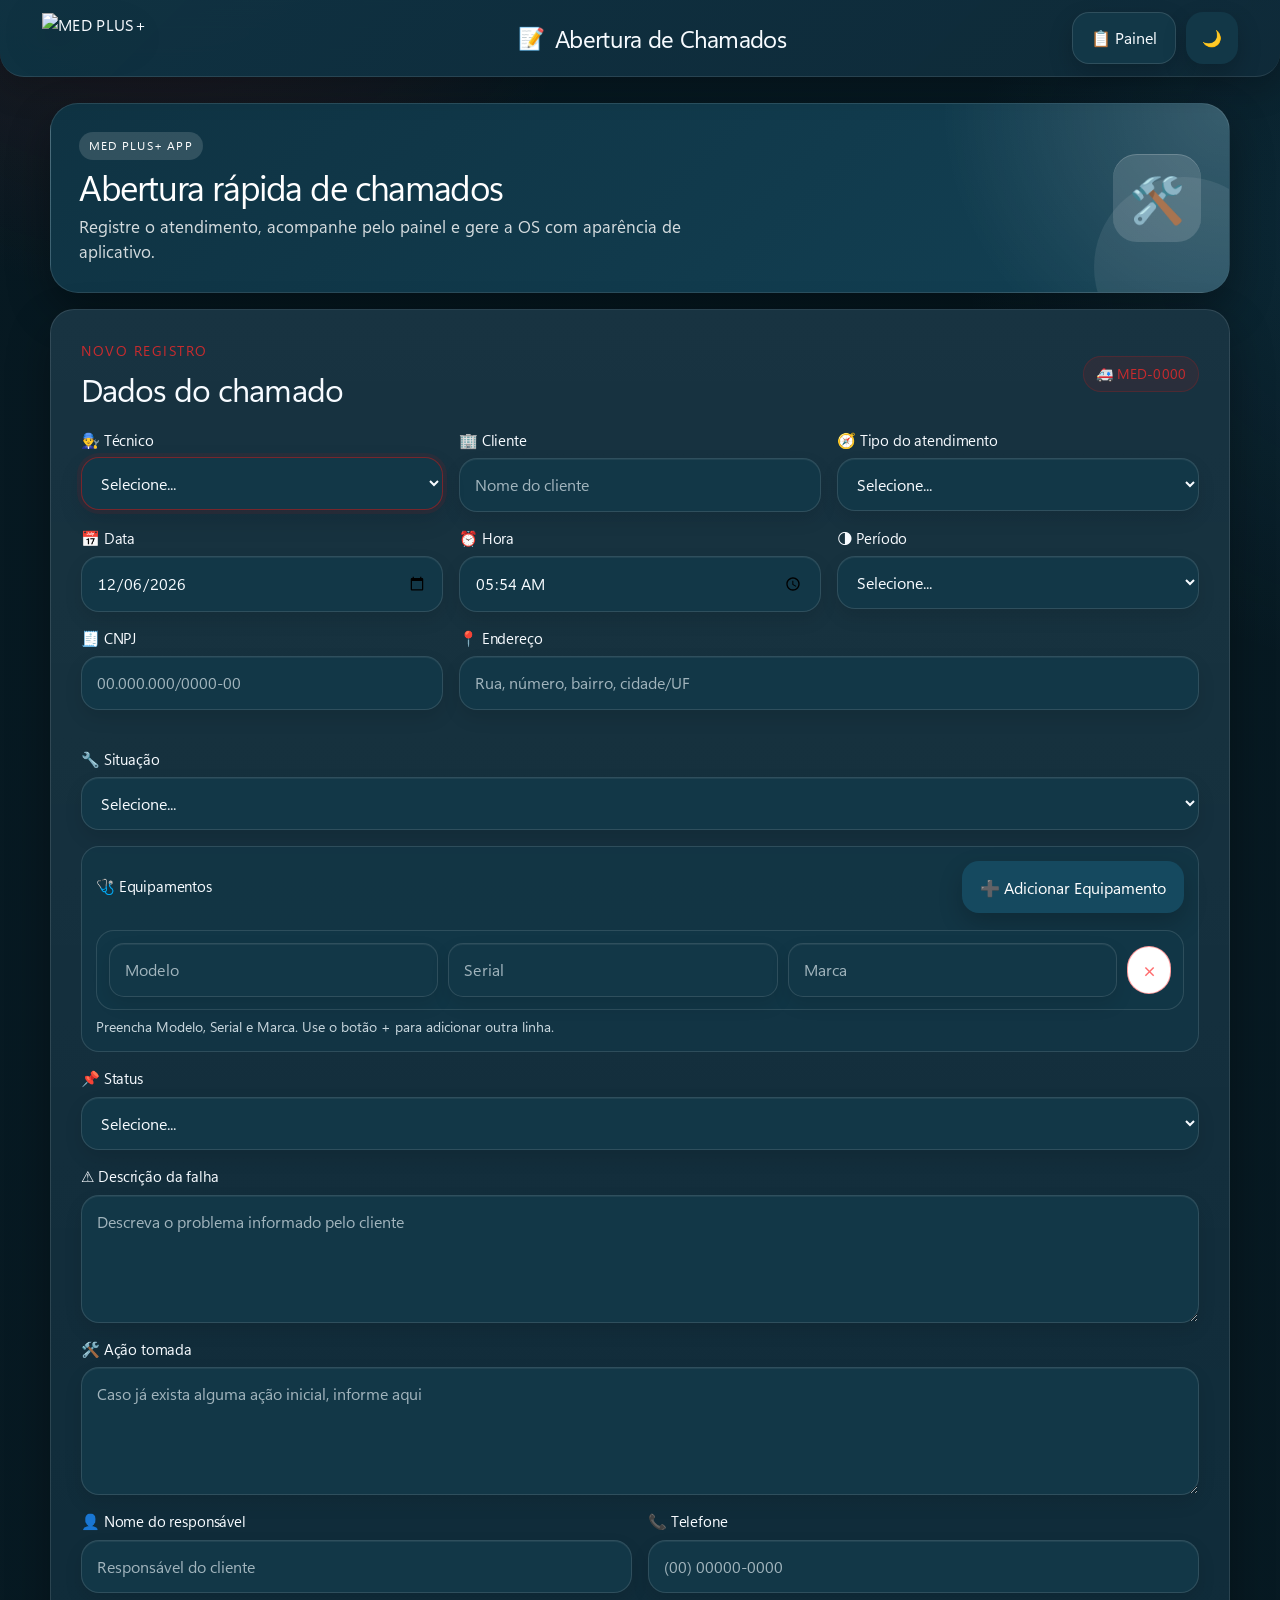
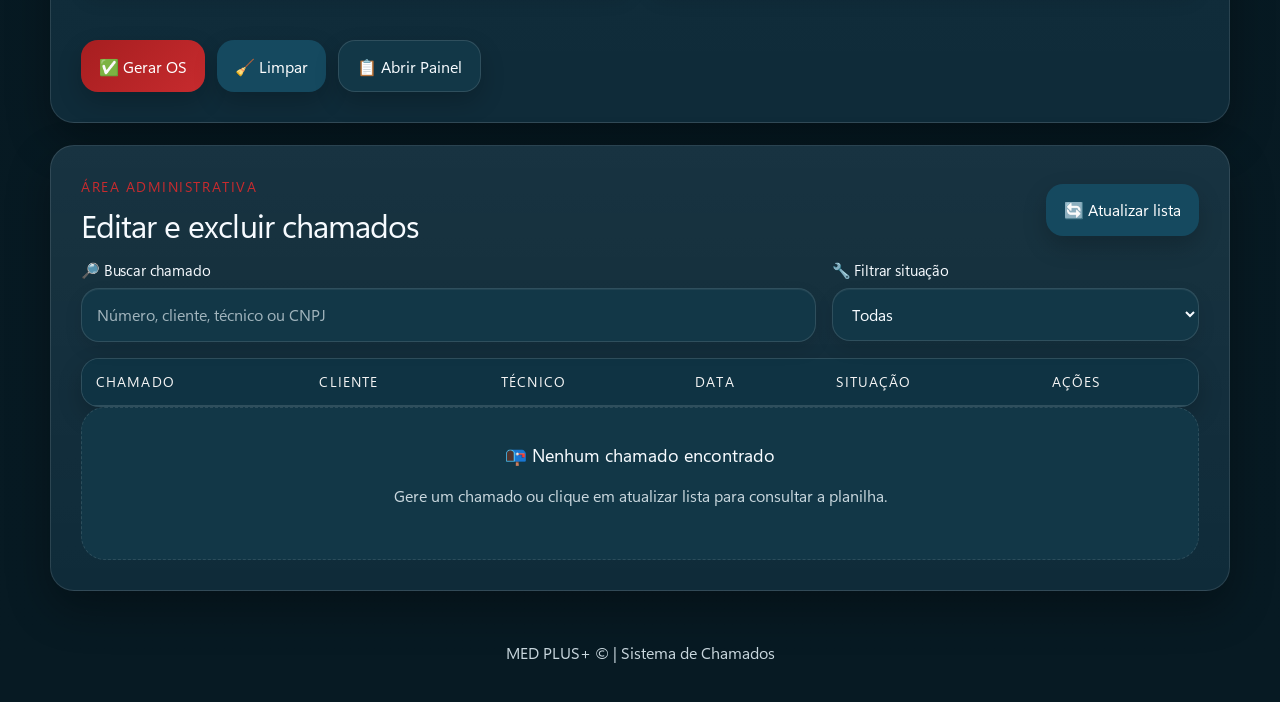
==== commit 27cb421e: "Update index.html" ====
--- a/index.html
+++ b/index.html
@@ -87,6 +87,7 @@
             <option>Danilo Tinoco</option>
             <option>Johnny</option>
             <option>Kadu - MedPlus</option>
+            <option>Marcos</option>
             <option>Paulo Corrêa</option>
             <option>Regi Alves - MedPlus</option>
           </select>
--- a/style.css
+++ b/style.css
@@ -3372,3 +3372,53 @@
   }
 }
 
+/* Preloader Estilizado */
+#preloader {
+    position: fixed;
+    top: 0;
+    left: 0;
+    width: 100%;
+    height: 100%;
+    background-color: #000; /* Fundo preto imediato */
+    display: flex;
+    justify-content: center;
+    align-items: center;
+    z-index: 10000; /* Acima de TUDO */
+    transition: opacity 0.6s ease, visibility 0.6s ease;
+}
+
+.loader-content {
+    text-align: center;
+}
+
+.loader-content img {
+    width: 180px;
+    margin-bottom: 20px;
+    animation: pulse 1.5s infinite ease-in-out;
+}
+
+/* Spinner de carregamento técnico */
+.spinner {
+    width: 40px;
+    height: 40px;
+    border: 3px solid rgba(207, 10, 44, 0.2);
+    border-top: 3px solid var(--vermelho-tecnico);
+    border-radius: 50%;
+    margin: 0 auto;
+    animation: spin 1s linear infinite;
+}
+
+@keyframes spin {
+    to { transform: rotate(360deg); }
+}
+
+@keyframes pulse {
+    0%, 100% { opacity: 0.6; transform: scale(0.95); }
+    50% { opacity: 1; transform: scale(1); }
+}
+
+/* Classe para remover o loader via JS */
+#preloader.loaded {
+    opacity: 0;
+    visibility: hidden;
+}
